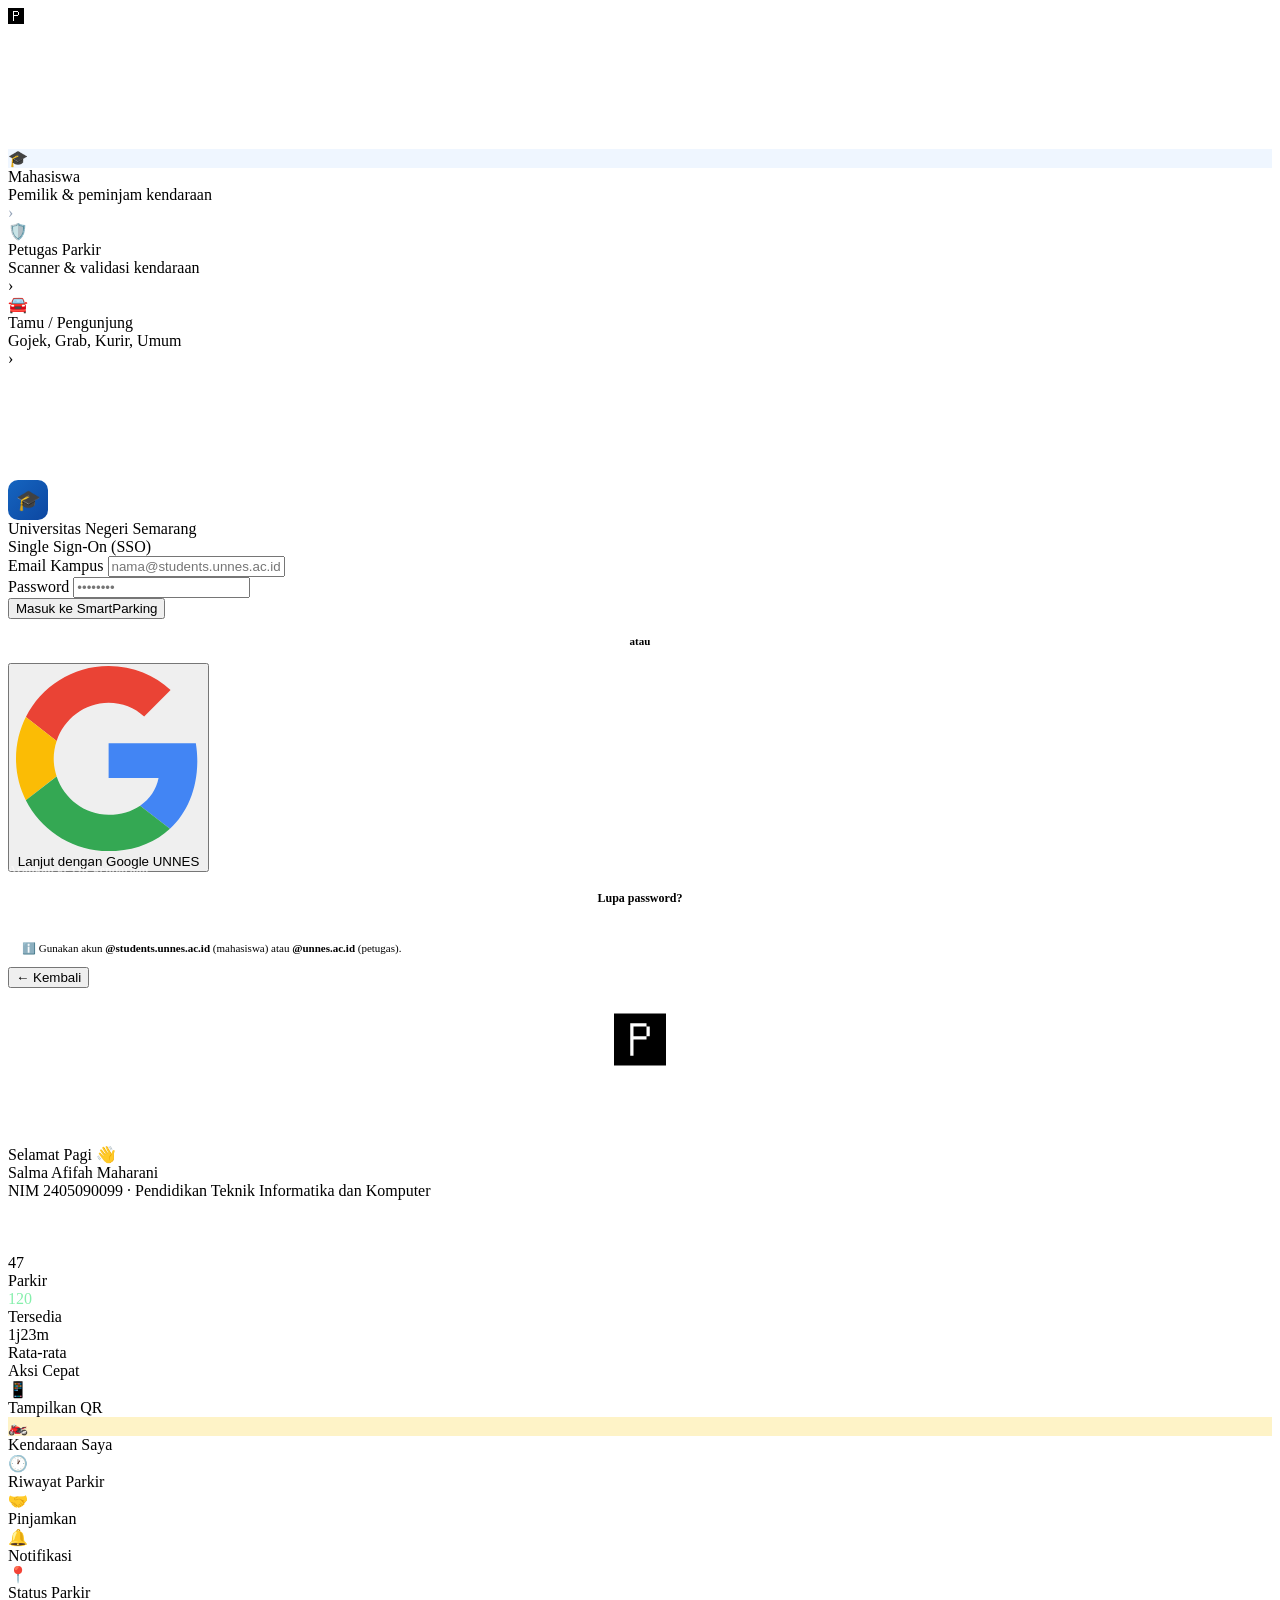
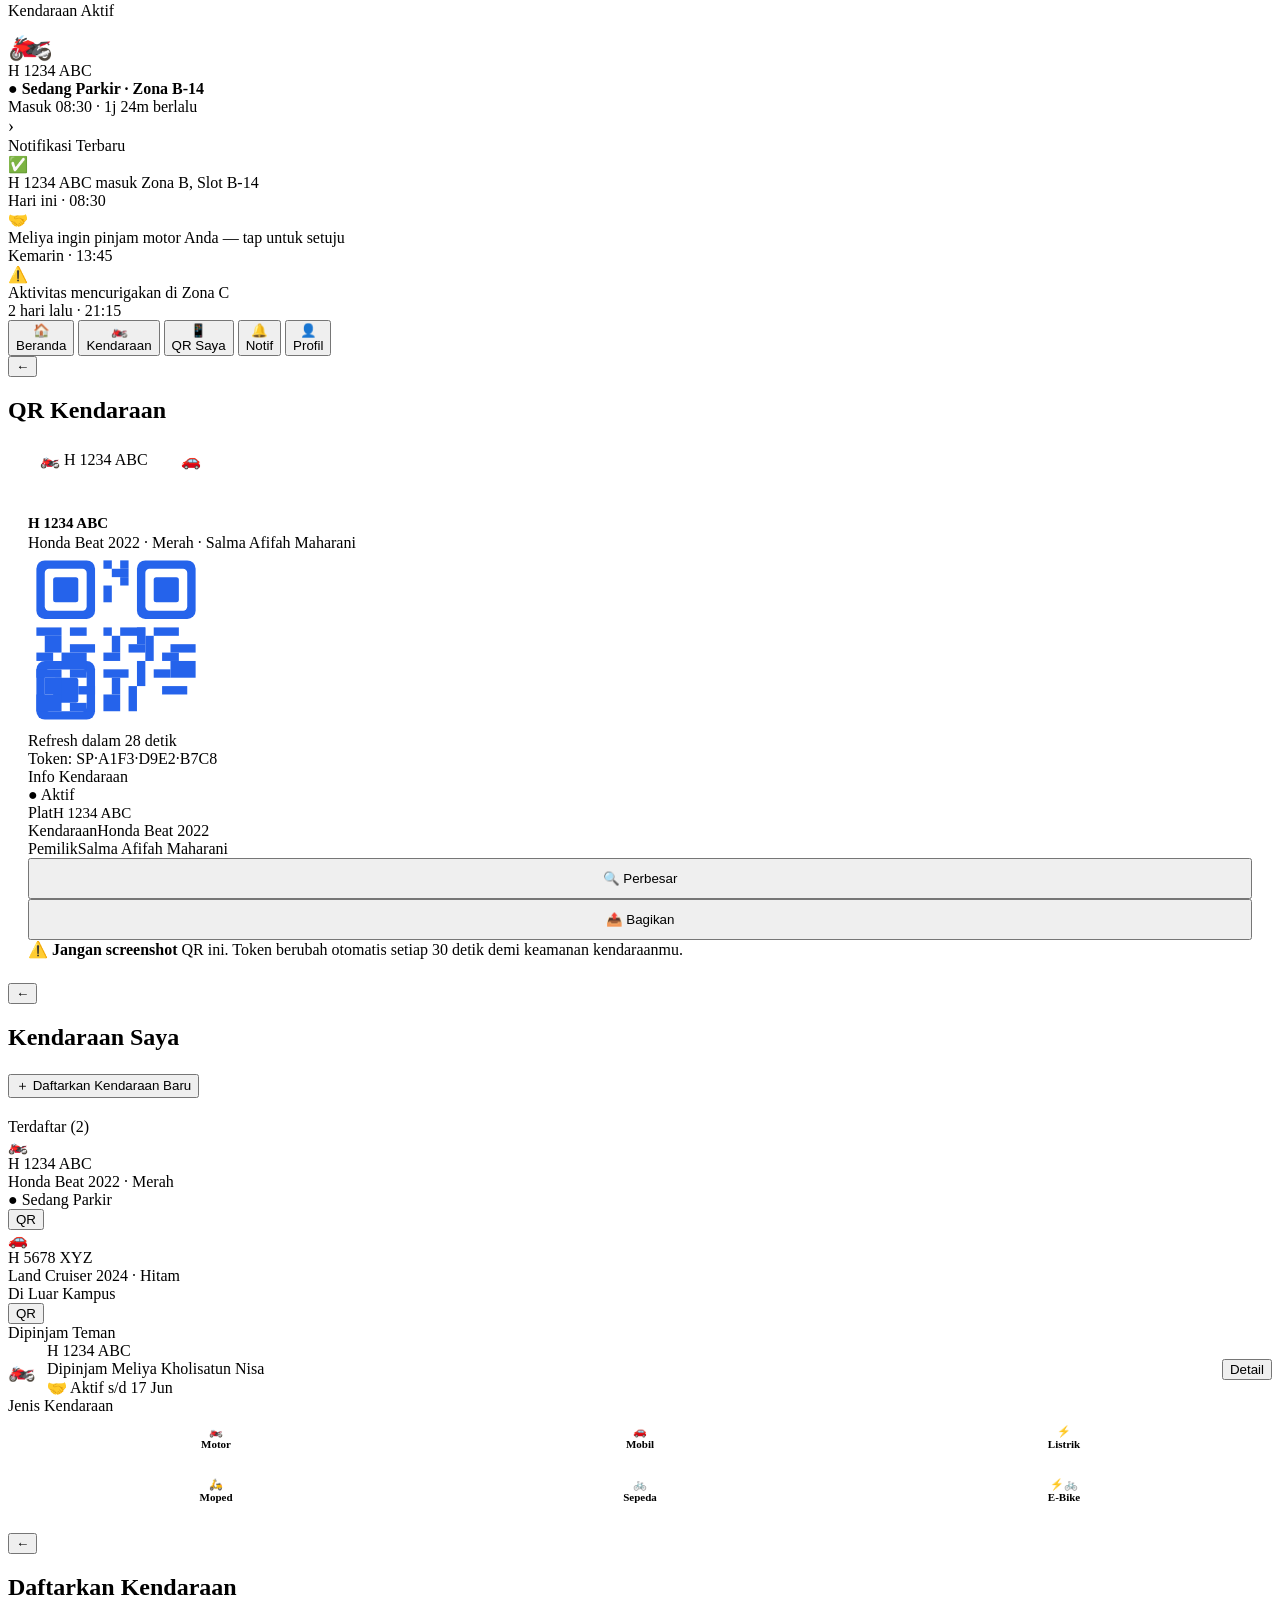
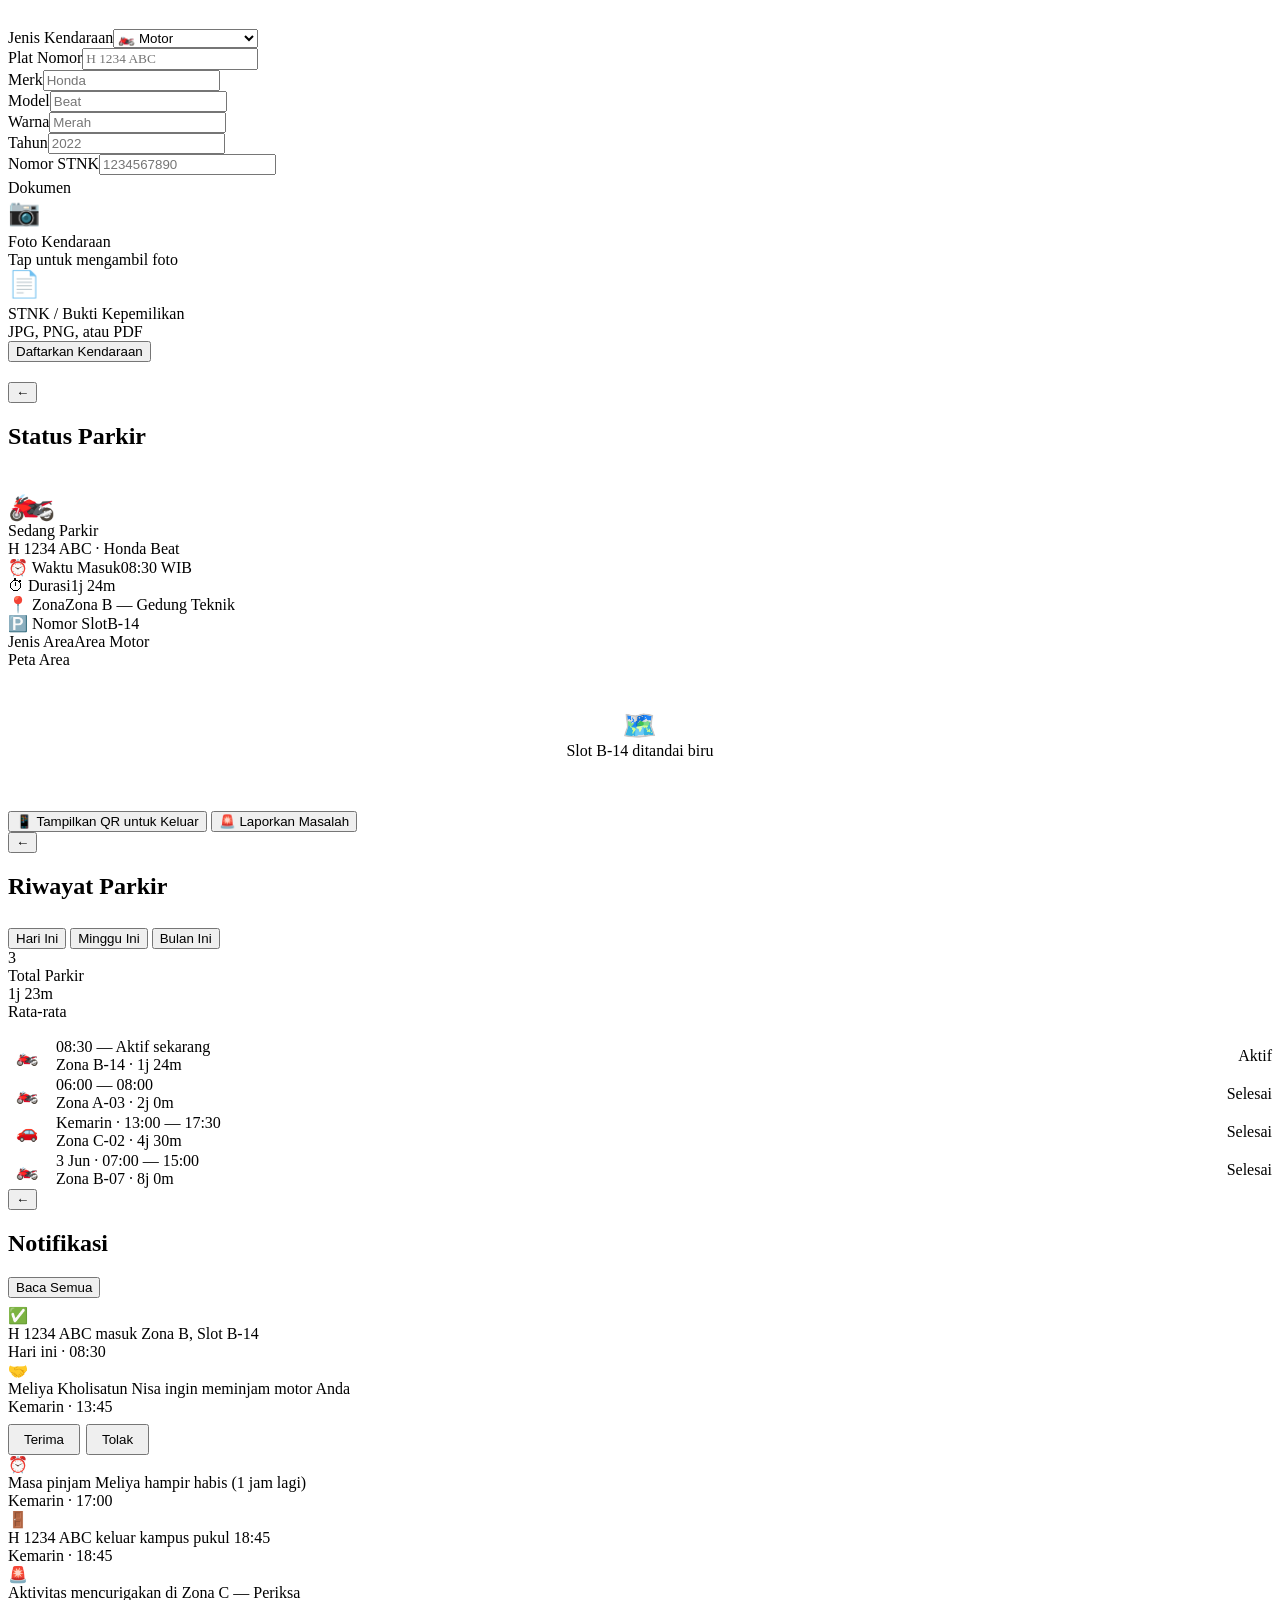
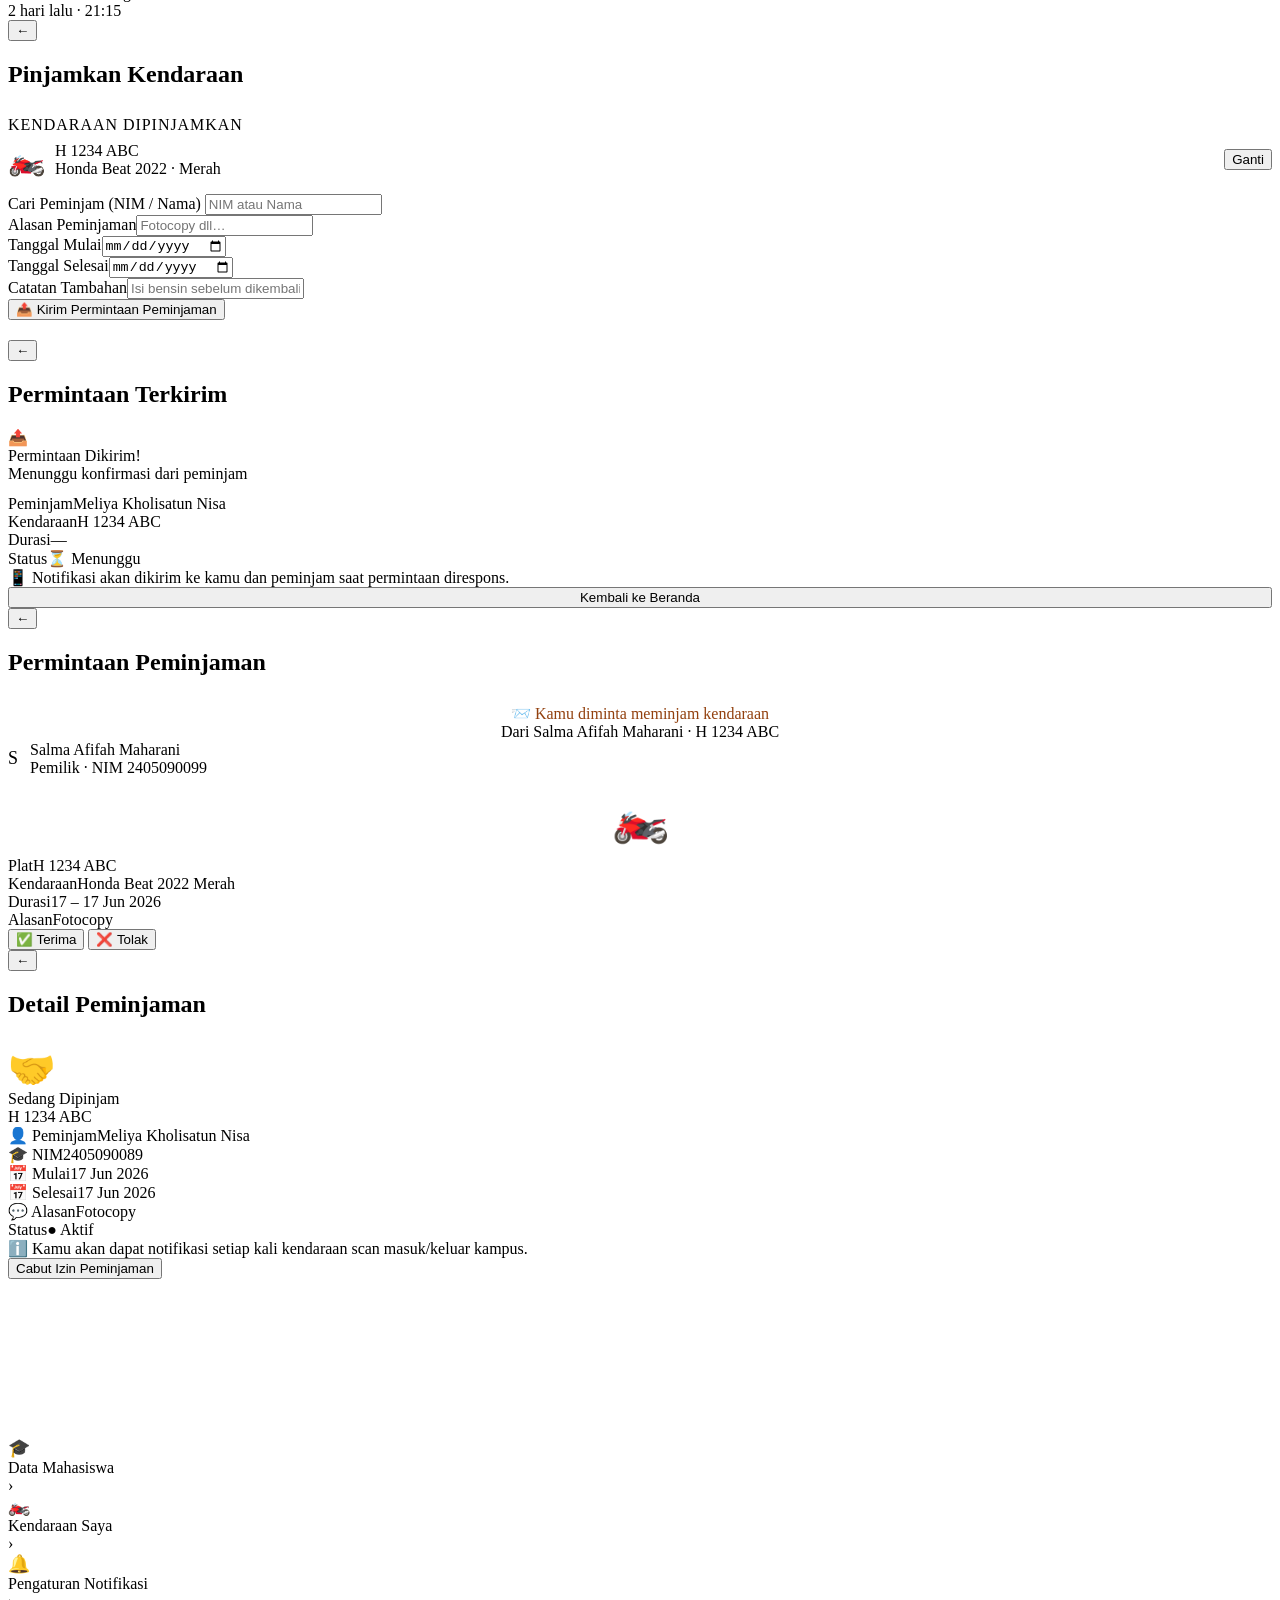
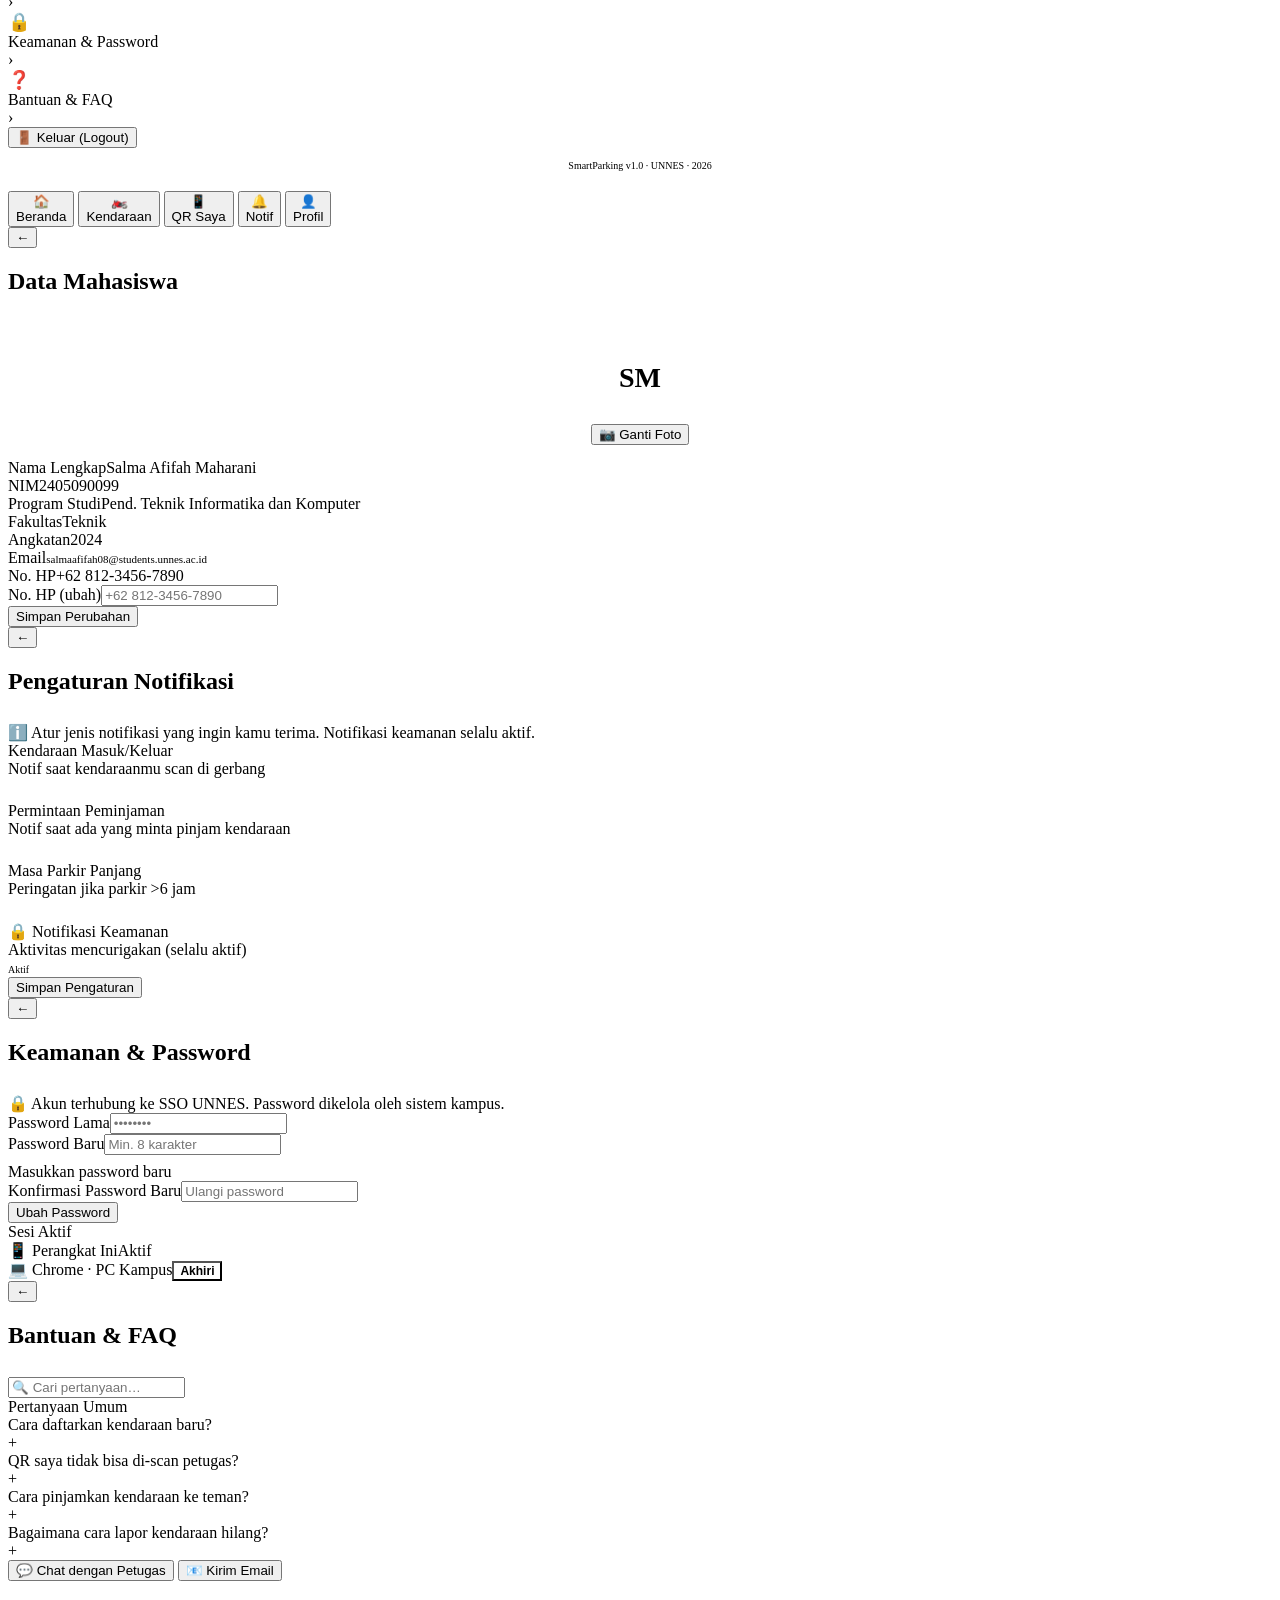
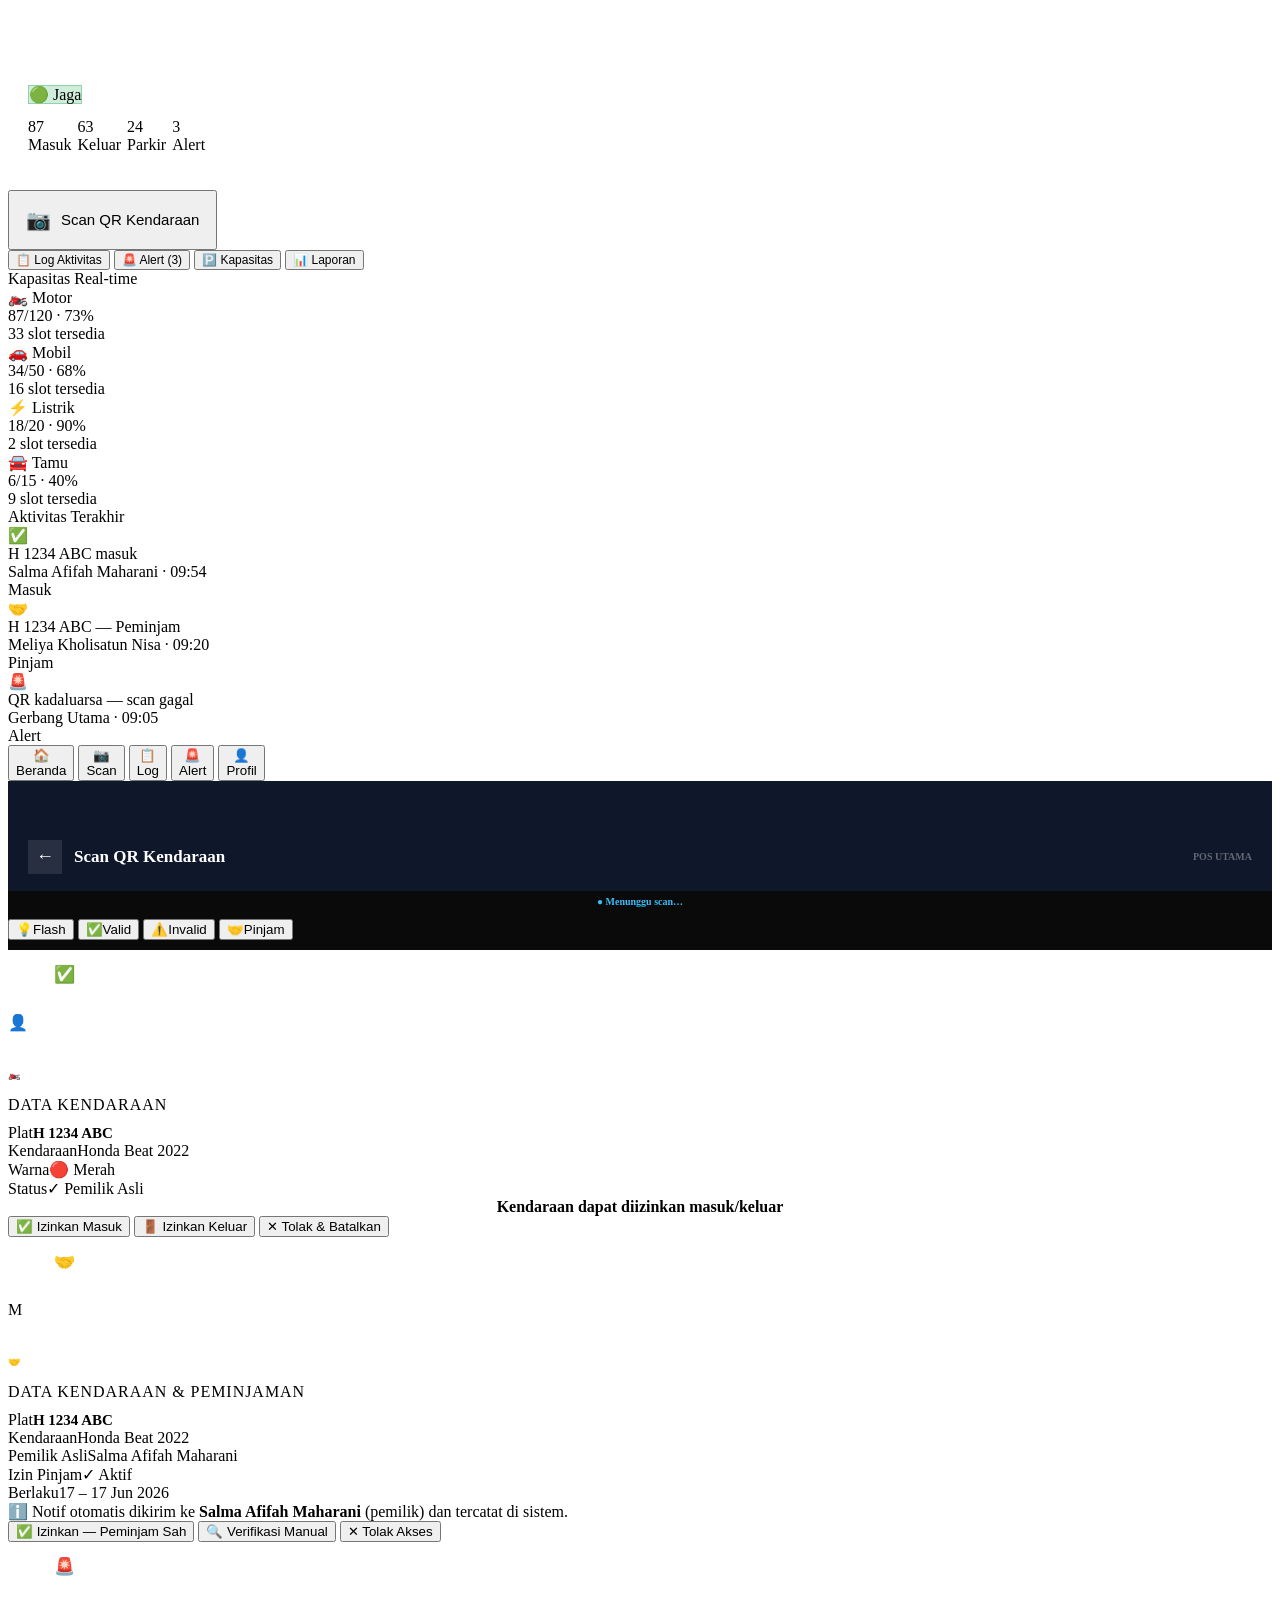
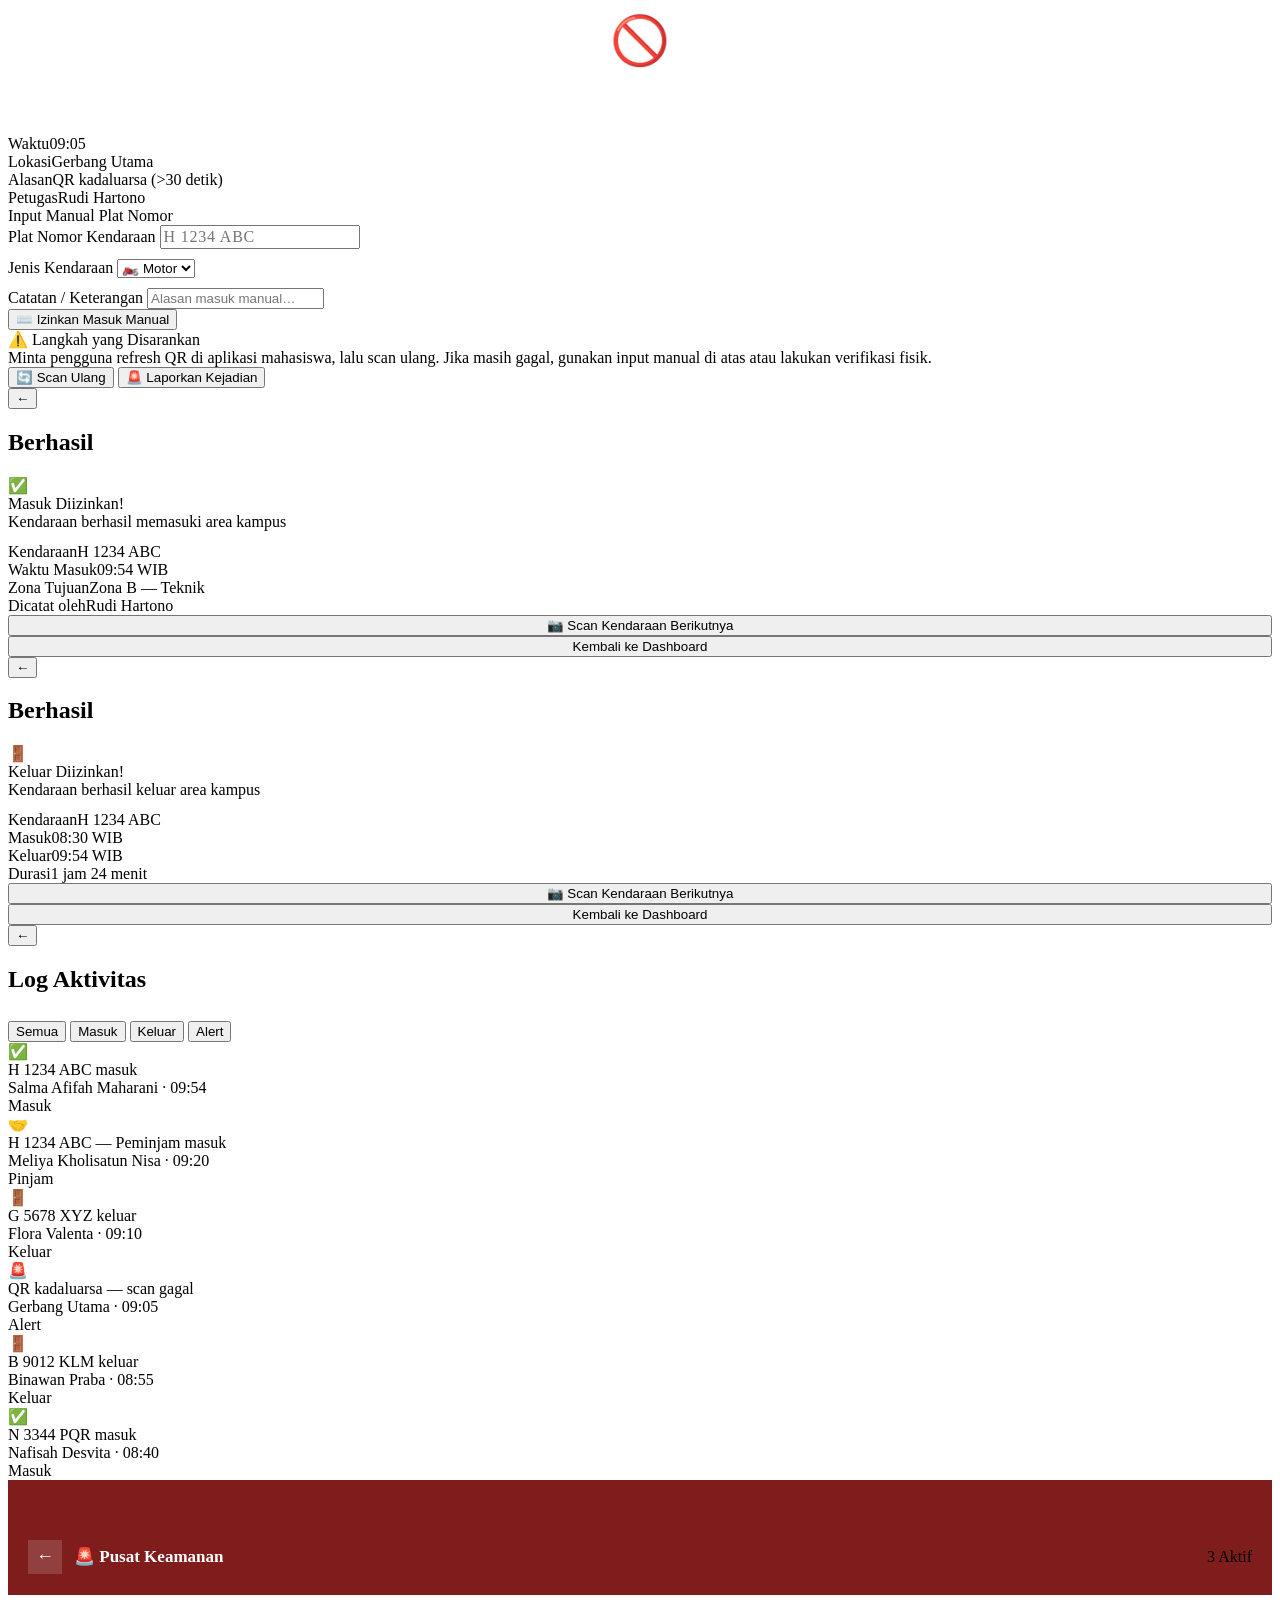
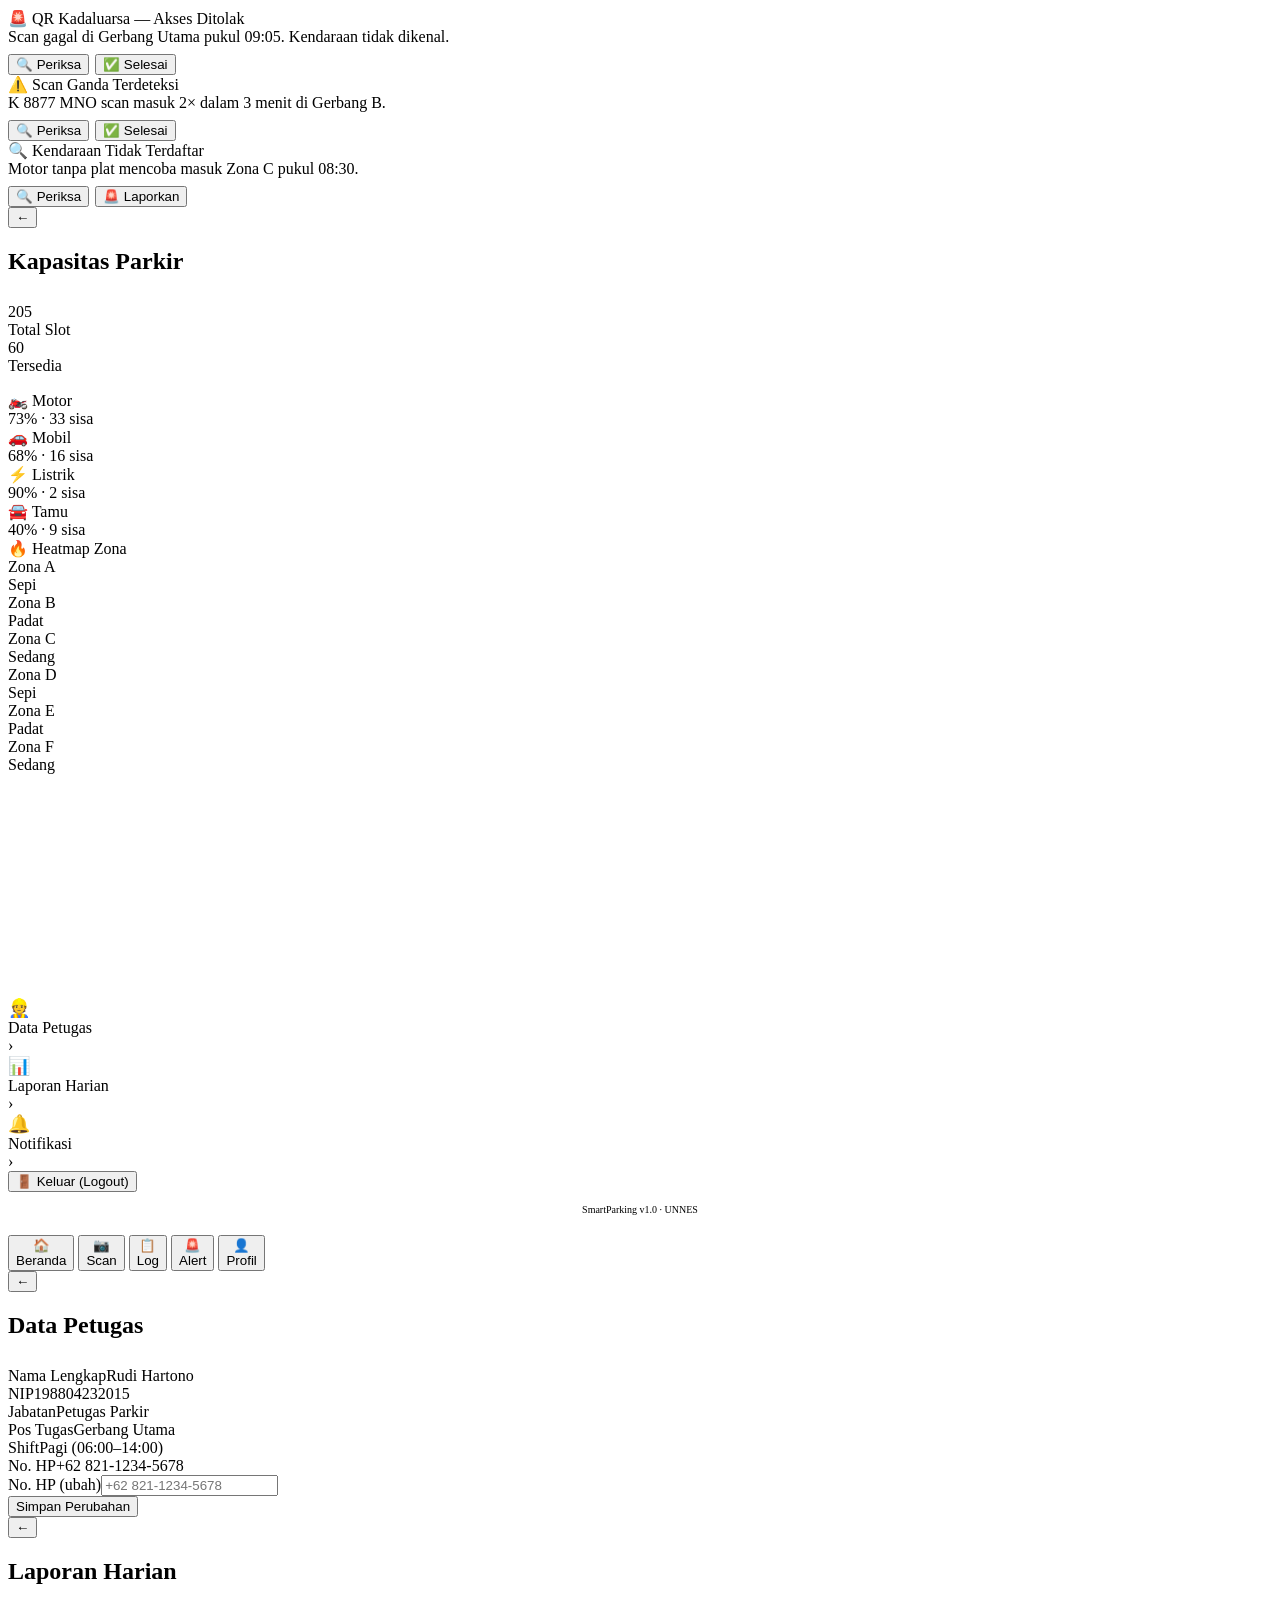
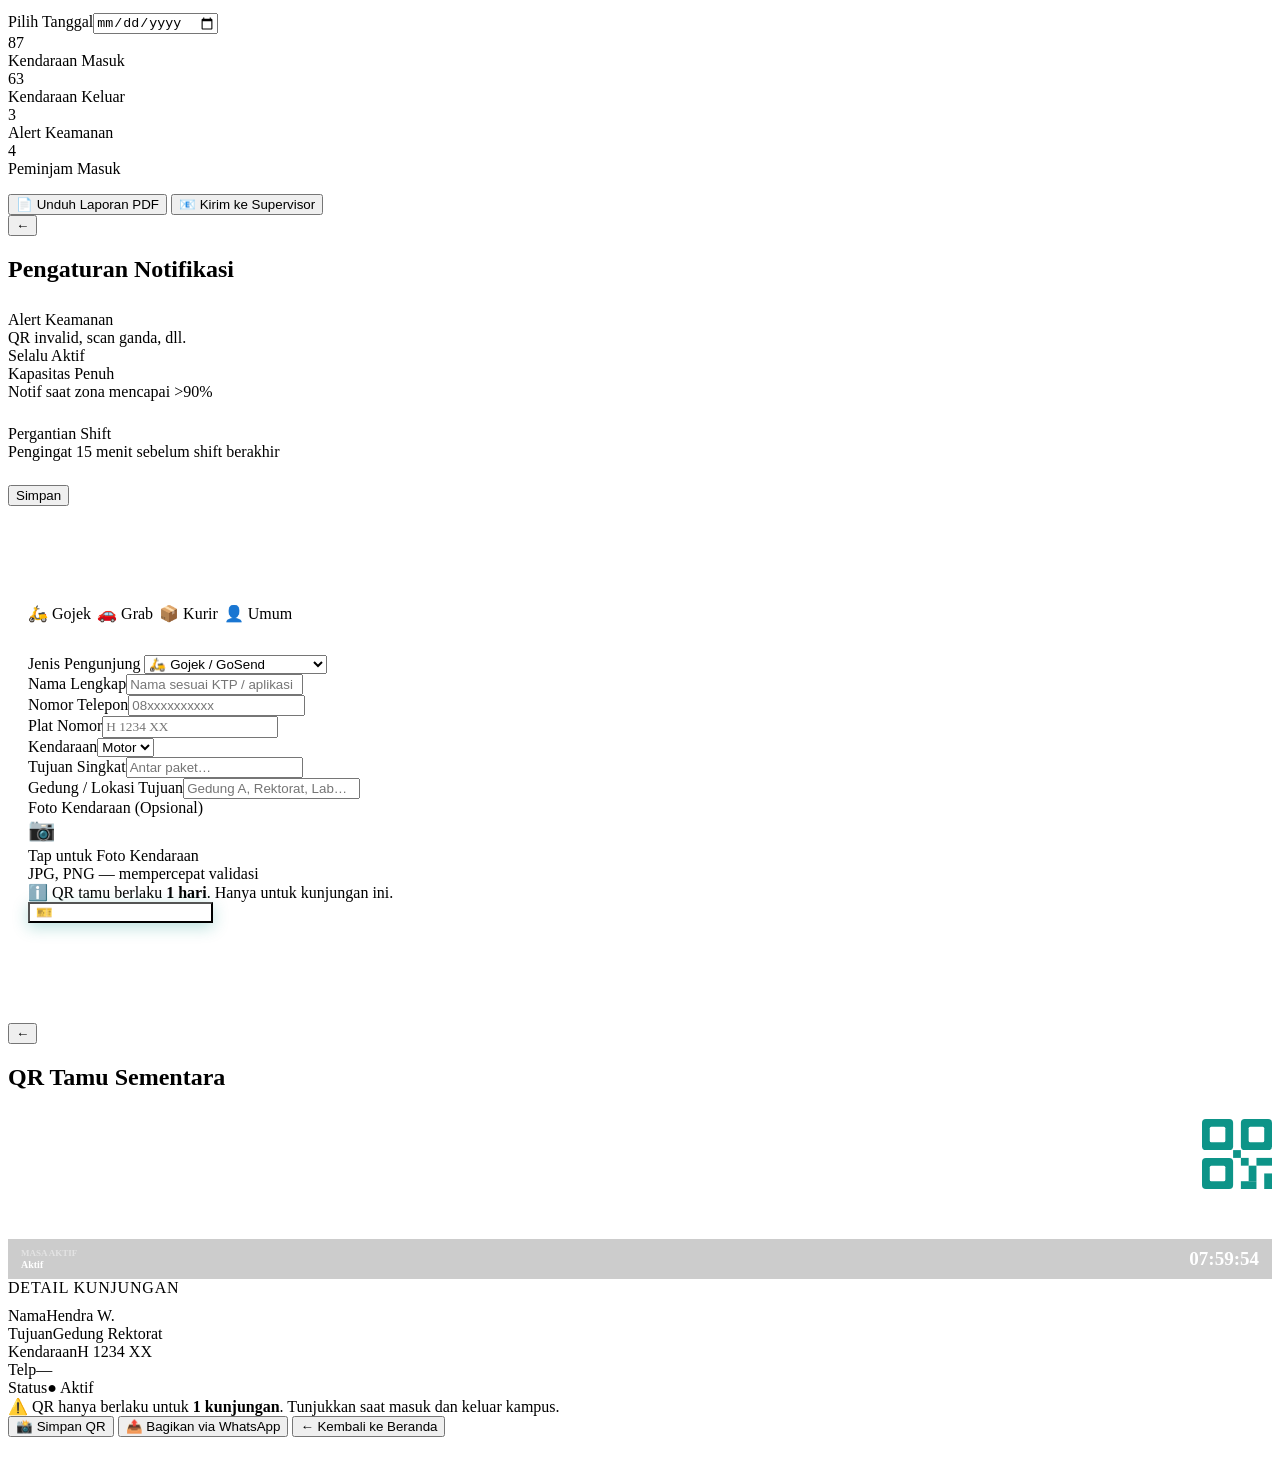
==== index.html @ 718c9c37 "bismillah deploy 3" ====
<!DOCTYPE html>
<html lang="id">
<head>
<meta charset="UTF-8"/>
<meta name="viewport" content="width=device-width, initial-scale=1.0, maximum-scale=1.0, user-scalable=no"/>
<title>Smart Parking — UNNES</title>
<link href="https://fonts.googleapis.com/css2?family=DM+Sans:ital,opsz,wght@0,9..40,300;0,9..40,400;0,9..40,500;0,9..40,600;0,9..40,700;0,9..40,800;1,9..40,400&family=DM+Mono:wght@400;500&display=swap" rel="stylesheet"/>
  
<link rel="stylesheet" href="css/style.css">

</head>
<body>
<div class="device">
<div class="shell" id="shell">
<div id="toast" class="toast"></div>

<!-- SPLASH -->
<div id="s-splash" class="screen active">
  <div class="splash-top">
    <div class="splash-logo">🅿</div>
    <div style="font-size:28px;font-weight:800;color:#fff;line-height:1.2;margin-bottom:6px;">Smart Parking Campus</div>
    <div style="font-size:13px;color:rgba(255,255,255,.5);margin-bottom:44px;">Universitas Negeri Semarang</div>
    <div style="font-size:10px;font-weight:700;color:rgba(255,255,255,.4);letter-spacing:.1em;text-transform:uppercase;margin-bottom:12px;">Masuk sebagai</div>
    <div class="splash-role-card primary" onclick="startLogin('mahasiswa')">
      <div class="sr-icon" style="background:#EFF6FF;">🎓</div>
      <div><div class="sr-name">Mahasiswa</div><div class="sr-desc" style="color:var(--muted);">Pemilik & peminjam kendaraan</div></div>
      <div class="sr-arrow" style="color:#94A3B8;">›</div>
    </div>
    <div class="splash-role-card" onclick="startLogin('petugas')">
      <div class="sr-icon" style="background:rgba(255,255,255,.1);">🛡️</div>
      <div><div class="sr-name">Petugas Parkir</div><div class="sr-desc">Scanner & validasi kendaraan</div></div>
      <div class="sr-arrow">›</div>
    </div>
    <div class="splash-role-card" onclick="startLogin('tamu')">
      <div class="sr-icon" style="background:rgba(255,255,255,.07);">🚘</div>
      <div><div class="sr-name">Tamu / Pengunjung</div><div class="sr-desc">Gojek, Grab, Kurir, Umum</div></div>
      <div class="sr-arrow">›</div>
    </div>
    <div style="margin-top:32px;text-align:center;font-size:10px;color:rgba(255,255,255,.25);">SmartParking v1.0 · UNNES</div>
  </div>
</div>

<!-- LOGIN -->
<div id="s-login" class="screen">
  <div class="login-top">
    <div style="position:relative;z-index:1;">
      <div style="font-size:13px;font-weight:600;color:rgba(255,255,255,.65);margin-bottom:8px;" id="login-role-label">Masuk sebagai Mahasiswa</div>
      <div style="font-size:22px;font-weight:800;color:#fff;">Autentikasi SSO</div>
      <div style="font-size:12px;color:rgba(255,255,255,.55);margin-top:4px;">Gunakan akun Google UNNES Anda</div>
    </div>
  </div>
  <div class="login-body scroll-body" style="padding-bottom:24px;">
    <div class="unnes-logo">
      <div style="width:40px;height:40px;border-radius:10px;background:linear-gradient(135deg,#1565C0,#0D47A1);display:flex;align-items:center;justify-content:center;font-size:20px;flex-shrink:0;">🎓</div>
      <div><div class="fw700 text-sm">Universitas Negeri Semarang</div><div class="text-xs text-muted">Single Sign-On (SSO)</div></div>
    </div>
    <div class="field">
      <label class="field-label">Email Kampus</label>
      <input class="field-input" id="login-email" placeholder="nama@students.unnes.ac.id" type="email"/>
    </div>
    <div class="field">
      <label class="field-label">Password</label>
      <input class="field-input" id="login-pass" placeholder="••••••••" type="password"/>
    </div>
    <button class="btn btn-primary mt4" onclick="doLogin()">Masuk ke SmartParking</button>
    <div style="display:flex;align-items:center;gap:10px;margin:16px 0;">
      <div style="flex:1;height:1px;background:var(--border);"></div>
      <div style="font-size:11px;color:var(--subtle);font-weight:600;">atau</div>
      <div style="flex:1;height:1px;background:var(--border);"></div>
    </div>
    <button class="google-btn" onclick="doGoogleLogin()">
      <svg class="google-icon" viewBox="0 0 48 48"><path fill="#EA4335" d="M24 9.5c3.54 0 6.71 1.22 9.21 3.6l6.85-6.85C35.9 2.38 30.47 0 24 0 14.62 0 6.51 5.38 2.56 13.22l7.98 6.19C12.43 13.72 17.74 9.5 24 9.5z"/><path fill="#4285F4" d="M46.98 24.55c0-1.57-.15-3.09-.38-4.55H24v9.02h12.94c-.58 2.96-2.26 5.48-4.78 7.18l7.73 6c4.51-4.18 7.09-10.36 7.09-17.65z"/><path fill="#FBBC05" d="M10.53 28.59c-.48-1.45-.76-2.99-.76-4.59s.27-3.14.76-4.59l-7.98-6.19C.92 16.46 0 20.12 0 24c0 3.88.92 7.54 2.56 10.78l7.97-6.19z"/><path fill="#34A853" d="M24 48c6.48 0 11.93-2.13 15.89-5.81l-7.73-6c-2.18 1.48-4.97 2.35-8.16 2.35-6.26 0-11.57-4.22-13.47-9.91l-7.98 6.19C6.51 42.62 14.62 48 24 48z"/></svg>
      <span id="google-btn-text">Lanjut dengan Google UNNES</span>
    </button>
    <div style="margin-top:16px;text-align:center;">
      <span style="font-size:12px;color:var(--blue);font-weight:600;cursor:pointer;" onclick="showToast('Link reset dikirim ke email kampus Anda')">Lupa password?</span>
    </div>
    <div style="margin-top:24px;background:var(--blue-l);border:1px solid var(--blue-mid);border-radius:var(--r-lg);padding:12px 14px;font-size:11px;color:var(--blue-d);">
      ℹ️ Gunakan akun <strong>@students.unnes.ac.id</strong> (mahasiswa) atau <strong>@unnes.ac.id</strong> (petugas).
    </div>
    <button class="btn btn-ghost mt12" onclick="go('s-splash')">← Kembali</button>
  </div>
</div>

<!-- LOADING -->
<div id="s-loading" class="screen" style="background:var(--blue);align-items:center;justify-content:center;">
  <div style="text-align:center;">
    <div style="font-size:52px;margin-bottom:16px;">🅿</div>
    <div class="spinner" style="margin:0 auto 14px;width:28px;height:28px;border-color:rgba(255,255,255,.3);border-top-color:#fff;"></div>
    <div style="font-size:14px;font-weight:600;color:rgba(255,255,255,.8);" id="loading-text">Memverifikasi akun…</div>
  </div>
</div>

<!-- MAHASISWA DASHBOARD -->
<div id="s-mhs-dash" class="screen">
  <div class="hero">
    <div class="hero-content">
      <div class="row-between">
        <div>
          <div class="mhs-hero-greeting">Selamat Pagi 👋</div>
          <div class="mhs-hero-name">Salma Afifah Maharani</div>
          <div class="mhs-hero-sub">NIM 2405090099 · Pendidikan Teknik Informatika dan Komputer</div>
        </div>
        <div style="position:relative;cursor:pointer;" onclick="go('s-mhs-profil')">
          <div class="avatar" style="background:rgba(255,255,255,.2);color:#fff;border:2px solid rgba(255,255,255,.3);">SM</div>
          <div class="dot green pulse" style="position:absolute;bottom:1px;right:1px;border:2px solid var(--blue);"></div>
        </div>
      </div>
      <div style="margin-top:12px;display:flex;gap:8px;flex-wrap:wrap;">
        <span class="badge" style="background:rgba(255,255,255,.18);color:#fff;border:1px solid rgba(255,255,255,.2);"><span class="dot green pulse"></span> Sedang Parkir</span>
        <span class="badge" style="background:rgba(255,255,255,.1);color:rgba(255,255,255,.8);border:1px solid rgba(255,255,255,.12);">2 Kendaraan</span>
      </div>
      <div class="mhs-stat-row">
        <div class="mhs-stat-pill"><div class="mhs-stat-num">47</div><div class="mhs-stat-lbl">Parkir</div></div>
        <div class="mhs-stat-pill"><div class="mhs-stat-num" style="color:#86EFAC;">120</div><div class="mhs-stat-lbl">Tersedia</div></div>
        <div class="mhs-stat-pill"><div class="mhs-stat-num">1j23m</div><div class="mhs-stat-lbl">Rata-rata</div></div>
      </div>
    </div>
  </div>
  <div class="scroll-body">
    <div class="section-title">Aksi Cepat</div>
    <div class="px">
      <div class="qa-grid">
        <div class="qa-item" onclick="go('s-mhs-qr')"><div class="qa-icon" style="background:var(--blue-l);">📱</div><div class="qa-label">Tampilkan QR</div></div>
        <div class="qa-item" onclick="go('s-mhs-kendaraan')"><div class="qa-icon" style="background:#FEF3C7;">🏍️</div><div class="qa-label">Kendaraan Saya</div></div>
        <div class="qa-item" onclick="go('s-mhs-riwayat')"><div class="qa-icon" style="background:var(--green-l);">🕐</div><div class="qa-label">Riwayat Parkir</div></div>
        <div class="qa-item" onclick="go('s-mhs-pinjam')"><div class="qa-icon" style="background:var(--purple-l);">🤝</div><div class="qa-label">Pinjamkan</div></div>
        <div class="qa-item" onclick="go('s-mhs-notif')"><div class="qa-icon" style="background:var(--red-l);">🔔</div><div class="qa-label">Notifikasi</div></div>
        <div class="qa-item" onclick="go('s-mhs-status')"><div class="qa-icon" style="background:var(--border2);">📍</div><div class="qa-label">Status Parkir</div></div>
      </div>
    </div>
    <div class="section-title">Kendaraan Aktif</div>
    <div class="px">
      <div class="park-status active" onclick="go('s-mhs-status')" style="cursor:pointer;">
        <div style="font-size:36px;">🏍️</div>
        <div style="flex:1;">
          <div class="fw700">H 1234 ABC</div>
          <div class="text-sm mt4" style="color:var(--green);font-weight:600;">● Sedang Parkir · Zona B-14</div>
          <div class="text-xs text-muted mt4">Masuk 08:30 · <span id="dur-live">1j 24m berlalu</span></div>
        </div>
        <div style="color:var(--subtle);font-size:18px;">›</div>
      </div>
    </div>
    <div class="section-title">Notifikasi Terbaru</div>
    <div class="px mb16">
      <div class="card card-p">
        <div class="notif-item notif-unread" onclick="go('s-mhs-notif')" style="cursor:pointer;">
          <div class="notif-icon" style="background:var(--green-l);">✅</div>
          <div><div class="fw600 text-sm">H 1234 ABC masuk Zona B, Slot B-14</div><div class="text-xs text-muted mt4">Hari ini · 08:30</div></div>
        </div>
        <div class="notif-item notif-unread" onclick="go('s-mhs-notif')" style="cursor:pointer;">
          <div class="notif-icon" style="background:var(--purple-l);">🤝</div>
          <div><div class="fw600 text-sm">Meliya ingin pinjam motor Anda — tap untuk setuju</div><div class="text-xs text-muted mt4">Kemarin · 13:45</div></div>
        </div>
        <div class="notif-item" onclick="go('s-mhs-notif')" style="cursor:pointer;border:none;">
          <div class="notif-icon" style="background:var(--amber-l);">⚠️</div>
          <div><div class="fw600 text-sm">Aktivitas mencurigakan di Zona C</div><div class="text-xs text-muted mt4">2 hari lalu · 21:15</div></div>
        </div>
      </div>
    </div>
  </div>
  <nav class="bottom-nav">
    <button class="nav-item active" onclick="setNav(this);go('s-mhs-dash')"><div class="nav-pill">🏠</div><div class="nav-label">Beranda</div></button>
    <button class="nav-item" onclick="setNav(this);go('s-mhs-kendaraan')"><div class="nav-pill">🏍️</div><div class="nav-label">Kendaraan</div></button>
    <button class="nav-item" onclick="setNav(this);go('s-mhs-qr')"><div class="nav-pill">📱</div><div class="nav-label">QR Saya</div></button>
    <button class="nav-item" onclick="setNav(this);go('s-mhs-notif')"><div class="nav-pill">🔔</div><div class="nav-label">Notif</div></button>
    <button class="nav-item" onclick="setNav(this);go('s-mhs-profil')"><div class="nav-pill">👤</div><div class="nav-label">Profil</div></button>
  </nav>
</div>

<!-- QR CODE -->
<div id="s-mhs-qr" class="screen">
  <div class="status-bar light" style="background:var(--blue);"></div>
  <div class="topbar on-blue light">
    <button class="back-btn light" onclick="go('s-mhs-dash')">←</button>
    <h2>QR Kendaraan</h2>
  </div>
  <div class="scroll-body" style="background:var(--blue);">
    <div style="padding:0 20px 16px;display:flex;gap:8px;">
      <span id="qr-chip-1" class="badge" style="background:rgba(255,255,255,.9);color:var(--blue-d);border:none;cursor:pointer;padding:6px 12px;" onclick="switchQrVehicle(1)">🏍️ H 1234 ABC</span>
      <span id="qr-chip-2" class="badge" style="background:rgba(255,255,255,.15);color:#fff;border:1px solid rgba(255,255,255,.2);cursor:pointer;padding:6px 12px;" onclick="switchQrVehicle(2)">🚗 H 5678 XYZ</span>
    </div>
    <div style="background:var(--bg);border-radius:28px 28px 0 0;padding:22px 20px 0;">
      <div class="qr-card">
        <div style="font-size:15px;font-weight:700;" id="qr-plate">H 1234 ABC</div>
        <div class="text-xs text-muted mb12" style="margin-top:2px;" id="qr-detail">Honda Beat 2022 · Merah · Salma Afifah Maharani</div>
        <div class="qr-frame">
          <svg width="176" height="176" viewBox="0 0 21 21" xmlns="http://www.w3.org/2000/svg">
            <rect width="21" height="21" fill="white"/>
            <rect x="1" y="1" width="7" height="7" fill="#2563EB" rx="1"/><rect x="2" y="2" width="5" height="5" fill="white" rx=".5"/><rect x="3" y="3" width="3" height="3" fill="#2563EB" rx=".3"/>
            <rect x="13" y="1" width="7" height="7" fill="#2563EB" rx="1"/><rect x="14" y="2" width="5" height="5" fill="white" rx=".5"/><rect x="15" y="3" width="3" height="3" fill="#2563EB" rx=".3"/>
            <rect x="1" y="13" width="7" height="7" fill="#2563EB" rx="1"/><rect x="2" y="14" width="5" height="5" fill="white" rx=".5"/><rect x="3" y="15" width="3" height="3" fill="#2563EB" rx=".3"/>
            <rect x="9" y="1" width="1" height="1" fill="#2563EB"/><rect x="11" y="1" width="1" height="1" fill="#2563EB"/><rect x="10" y="2" width="2" height="1" fill="#2563EB"/><rect x="9" y="4" width="1" height="2" fill="#2563EB"/><rect x="11" y="3" width="1" height="1" fill="#2563EB"/>
            <rect x="9" y="9" width="1" height="1" fill="#2563EB"/><rect x="11" y="9" width="3" height="1" fill="#2563EB"/><rect x="10" y="10" width="1" height="2" fill="#2563EB"/><rect x="12" y="11" width="2" height="1" fill="#2563EB"/>
            <rect x="9" y="12" width="2" height="1" fill="#2563EB"/><rect x="13" y="9" width="1" height="2" fill="#2563EB"/>
            <rect x="15" y="9" width="3" height="1" fill="#2563EB"/><rect x="14" y="10" width="1" height="3" fill="#2563EB"/>
            <rect x="17" y="11" width="3" height="1" fill="#2563EB"/><rect x="16" y="12" width="2" height="1" fill="#2563EB"/>
            <rect x="13" y="13" width="1" height="3" fill="#2563EB"/><rect x="15" y="14" width="2" height="1" fill="#2563EB"/>
            <rect x="17" y="13" width="3" height="2" fill="#2563EB"/><rect x="16" y="16" width="3" height="1" fill="#2563EB"/>
            <rect x="9" y="14" width="3" height="1" fill="#2563EB"/><rect x="10" y="15" width="1" height="2" fill="#2563EB"/>
            <rect x="9" y="17" width="2" height="2" fill="#2563EB"/><rect x="12" y="16" width="1" height="3" fill="#2563EB"/>
            <rect x="1" y="9" width="3" height="1" fill="#2563EB"/><rect x="5" y="9" width="2" height="1" fill="#2563EB"/>
            <rect x="2" y="10" width="2" height="2" fill="#2563EB"/><rect x="5" y="11" width="3" height="1" fill="#2563EB"/>
            <rect x="1" y="12" width="2" height="1" fill="#2563EB"/><rect x="4" y="12" width="3" height="2" fill="#2563EB"/>
            <rect x="1" y="14" width="3" height="1" fill="#2563EB"/><rect x="5" y="14" width="2" height="1" fill="#2563EB"/>
            <rect x="2" y="15" width="2" height="2" fill="#2563EB"/><rect x="6" y="16" width="2" height="1" fill="#2563EB"/>
            <rect x="1" y="17" width="3" height="2" fill="#2563EB"/><rect x="5" y="18" width="2" height="1" fill="#2563EB"/>
          </svg>
        </div>
        <div class="qr-badge"><span class="dot green pulse"></span><span id="qr-timer">Refresh dalam 28 detik</span></div>
        <div class="text-xs text-muted mt8" style="font-family:var(--mono);">Token: SP·A1F3·D9E2·B7C8</div>
      </div>
      <div class="card card-p mt10">
        <div class="row-between mb10"><div class="fw700 text-sm">Info Kendaraan</div><span class="badge green">● Aktif</span></div>
        <div class="info-row"><span class="ir-label">Plat</span><span class="ir-value" style="font-family:var(--mono);font-size:15px;" id="qr-info-plate">H 1234 ABC</span></div>
        <div class="info-row"><span class="ir-label">Kendaraan</span><span class="ir-value" id="qr-info-veh">Honda Beat 2022</span></div>
        <div class="info-row"><span class="ir-label">Pemilik</span><span class="ir-value">Salma Afifah Maharani</span></div>
      </div>
      <div class="grid2 mt10">
        <button class="btn btn-outline btn-sm" style="width:100%;padding:11px;" onclick="showToast('QR diperbesar 🔍')">🔍 Perbesar</button>
        <button class="btn btn-ghost btn-sm" style="width:100%;padding:11px;" onclick="showToast('Dibagikan! 📤')">📤 Bagikan</button>
      </div>
      <div class="info-card amber mt10">⚠️ <strong>Jangan screenshot</strong> QR ini. Token berubah otomatis setiap 30 detik demi keamanan kendaraanmu.</div>
      <div style="height:24px;"></div>
    </div>
  </div>
</div>

<!-- KENDARAAN -->
<div id="s-mhs-kendaraan" class="screen">
  <div class="status-bar dark"></div>
  <div class="topbar on-white">
    <button class="back-btn dark" onclick="go('s-mhs-dash')">←</button>
    <h2>Kendaraan Saya</h2>
  </div>
  <div class="scroll-body px" style="padding-top:4px;">
    <button class="btn btn-primary" onclick="go('s-mhs-tambah')" style="margin-bottom:16px;">＋ Daftarkan Kendaraan Baru</button>
    <div class="section-title" style="padding:0;margin-top:4px;">Terdaftar (2)</div>
    <div class="veh-card" onclick="go('s-mhs-qr')">
      <div class="veh-icon" style="background:var(--blue-l);">🏍️</div>
      <div style="flex:1;">
        <div class="veh-plate">H 1234 ABC</div>
        <div class="veh-sub">Honda Beat 2022 · Merah</div>
        <div class="mt8"><span class="badge green">● Sedang Parkir</span></div>
      </div>
      <button class="btn btn-ghost btn-sm" onclick="event.stopPropagation();go('s-mhs-qr')">QR</button>
    </div>
    <div class="veh-card" onclick="go('s-mhs-qr')">
      <div class="veh-icon" style="background:var(--green-l);">🚗</div>
      <div style="flex:1;">
        <div class="veh-plate">H 5678 XYZ</div>
        <div class="veh-sub">Land Cruiser 2024 · Hitam</div>
        <div class="mt8"><span class="badge gray">Di Luar Kampus</span></div>
      </div>
      <button class="btn btn-ghost btn-sm" onclick="event.stopPropagation();go('s-mhs-qr')">QR</button>
    </div>
    <div class="section-title" style="padding:0;">Dipinjam Teman</div>
    <div id="pinjam-active-card" class="card card-p" style="display:flex;gap:12px;align-items:center;">
      <div class="veh-icon" style="background:var(--purple-l);font-size:22px;">🏍️</div>
      <div style="flex:1;">
        <div class="fw700">H 1234 ABC</div>
        <div class="text-xs text-muted mt4">Dipinjam Meliya Kholisatun Nisa</div>
        <div class="mt8"><span class="badge purple">🤝 Aktif s/d 17 Jun</span></div>
      </div>
      <button class="btn btn-ghost btn-sm" onclick="go('s-mhs-pinjam-detail')">Detail</button>
    </div>
    <div class="section-title" style="padding:0;">Jenis Kendaraan</div>
    <div style="display:grid;grid-template-columns:repeat(3,1fr);gap:8px;margin-bottom:20px;">
      <div style="background:var(--bg);border-radius:var(--r-md);padding:10px 6px;text-align:center;font-size:11px;font-weight:600;color:var(--muted);border:1px solid var(--border);">🏍️<br>Motor</div>
      <div style="background:var(--bg);border-radius:var(--r-md);padding:10px 6px;text-align:center;font-size:11px;font-weight:600;color:var(--muted);border:1px solid var(--border);">🚗<br>Mobil</div>
      <div style="background:var(--green-l);border-radius:var(--r-md);padding:10px 6px;text-align:center;font-size:11px;font-weight:700;color:var(--green);border:1px solid var(--green-mid);">⚡<br>Listrik</div>
      <div style="background:var(--bg);border-radius:var(--r-md);padding:10px 6px;text-align:center;font-size:11px;font-weight:600;color:var(--muted);border:1px solid var(--border);">🛵<br>Moped</div>
      <div style="background:var(--blue-l);border-radius:var(--r-md);padding:10px 6px;text-align:center;font-size:11px;font-weight:700;color:var(--blue);border:1px solid var(--blue-mid);">🚲<br>Sepeda</div>
      <div style="background:var(--blue-l);border-radius:var(--r-md);padding:10px 6px;text-align:center;font-size:11px;font-weight:700;color:var(--blue);border:1px solid var(--blue-mid);">⚡🚲<br>E-Bike</div>
    </div>
  </div>
</div>

<!-- TAMBAH KENDARAAN -->
<div id="s-mhs-tambah" class="screen">
  <div class="status-bar dark"></div>
  <div class="topbar on-white">
    <button class="back-btn dark" onclick="go('s-mhs-kendaraan')">←</button>
    <h2>Daftarkan Kendaraan</h2>
  </div>
  <div class="scroll-body px" style="padding-top:8px;">
    <div class="field"><label class="field-label">Jenis Kendaraan</label><select class="field-input"><option>🏍️ Motor</option><option>🚗 Mobil</option><option>⚡ Motor Listrik</option><option>⚡🚗 Mobil Listrik</option><option>🚲 Sepeda</option><option>⚡🚲 Sepeda Listrik</option></select></div>
    <div class="field"><label class="field-label">Plat Nomor</label><input class="field-input" id="tambah-plat" placeholder="H 1234 ABC" style="text-transform:uppercase;font-family:var(--mono);"/></div>
    <div class="grid2">
      <div class="field"><label class="field-label">Merk</label><input class="field-input" id="tambah-merk" placeholder="Honda"/></div>
      <div class="field"><label class="field-label">Model</label><input class="field-input" id="tambah-model" placeholder="Beat"/></div>
    </div>
    <div class="grid2">
      <div class="field"><label class="field-label">Warna</label><input class="field-input" id="tambah-warna" placeholder="Merah"/></div>
      <div class="field"><label class="field-label">Tahun</label><input class="field-input" id="tambah-tahun" placeholder="2022" type="number"/></div>
    </div>
    <div class="field"><label class="field-label">Nomor STNK</label><input class="field-input" id="tambah-stnk" placeholder="1234567890"/></div>
    <div class="section-title" style="padding:0;margin-top:4px;">Dokumen</div>
    <div id="foto-kendaraan-box" class="upload-box mb10" onclick="simulateUploadFoto('foto-kendaraan-box','foto-kendaraan-preview')">
      <div style="font-size:26px;margin-bottom:5px;">📷</div>
      <div class="fw700 text-sm">Foto Kendaraan</div>
      <div class="text-xs text-muted mt4">Tap untuk mengambil foto</div>
    </div>
    <div id="foto-kendaraan-preview" style="display:none;" class="upload-preview">
      <div class="upload-preview-overlay">📷 <span style="color:#fff;font-size:13px;margin-left:6px;font-weight:600;">Foto tersimpan ✓</span></div>
      <div style="height:80px;background:linear-gradient(135deg,#667eea 0%,#764ba2 100%);display:flex;align-items:center;justify-content:center;font-size:36px;">🏍️</div>
    </div>
    <div id="foto-stnk-box" class="upload-box mb16" onclick="simulateUploadFoto('foto-stnk-box','foto-stnk-preview')">
      <div style="font-size:26px;margin-bottom:5px;">📄</div>
      <div class="fw700 text-sm">STNK / Bukti Kepemilikan</div>
      <div class="text-xs text-muted mt4">JPG, PNG, atau PDF</div>
    </div>
    <div id="foto-stnk-preview" style="display:none;" class="upload-preview">
      <div class="upload-preview-overlay">📄 <span style="color:#fff;font-size:13px;margin-left:6px;font-weight:600;">Dokumen tersimpan ✓</span></div>
      <div style="height:80px;background:linear-gradient(135deg,#11998e 0%,#38ef7d 100%);display:flex;align-items:center;justify-content:center;font-size:36px;">📋</div>
    </div>
    <button class="btn btn-primary" onclick="submitTambahKendaraan()">Daftarkan Kendaraan</button>
    <div style="height:20px;"></div>
  </div>
</div>

<!-- STATUS PARKIR -->
<div id="s-mhs-status" class="screen">
  <div class="status-bar dark"></div>
  <div class="topbar on-white">
    <button class="back-btn dark" onclick="go('s-mhs-dash')">←</button>
    <h2>Status Parkir</h2>
  </div>
  <div class="scroll-body px" style="padding-top:8px;">
    <div class="park-status active">
      <div style="font-size:38px;">🏍️</div>
      <div>
        <div class="fw800 text-lg" style="color:var(--green);">Sedang Parkir</div>
        <div class="fw600 text-sm mt4">H 1234 ABC · Honda Beat</div>
      </div>
    </div>
    <div class="card card-p mt10">
      <div class="info-row"><span class="ir-label">⏰ Waktu Masuk</span><span class="ir-value">08:30 WIB</span></div>
      <div class="info-row"><span class="ir-label">⏱ Durasi</span><span class="ir-value fw700 text-blue" id="status-dur">1j 24m</span></div>
      <div class="info-row"><span class="ir-label">📍 Zona</span><span class="ir-value">Zona B — Gedung Teknik</span></div>
      <div class="info-row"><span class="ir-label">🅿️ Nomor Slot</span><span class="ir-value fw800" style="font-family:var(--mono);">B-14</span></div>
      <div class="info-row"><span class="ir-label">Jenis Area</span><span class="ir-value">Area Motor</span></div>
    </div>
    <div class="section-title" style="padding:0;">Peta Area</div>
    <div style="background:var(--border2);border-radius:var(--r-xl);height:130px;display:flex;align-items:center;justify-content:center;border:1px solid var(--border);margin-bottom:12px;">
      <div style="text-align:center;"><div style="font-size:28px;">🗺️</div><div class="text-xs text-muted mt4 fw600">Slot B-14 ditandai biru</div></div>
    </div>
    <button class="btn btn-primary" onclick="go('s-mhs-qr')">📱 Tampilkan QR untuk Keluar</button>
    <button class="btn btn-ghost mt8" onclick="showToast('Laporan dikirim ke petugas 🚨')">🚨 Laporkan Masalah</button>
  </div>
</div>

<!-- RIWAYAT -->
<div id="s-mhs-riwayat" class="screen">
  <div class="status-bar dark"></div>
  <div class="topbar on-white">
    <button class="back-btn dark" onclick="go('s-mhs-dash')">←</button>
    <h2>Riwayat Parkir</h2>
  </div>
  <div class="scroll-body px" style="padding-top:8px;">
    <div class="tab-row mb12">
      <button class="tab-btn active" onclick="setTab(this);filterRiwayat('hari')">Hari Ini</button>
      <button class="tab-btn" onclick="setTab(this);filterRiwayat('minggu')">Minggu Ini</button>
      <button class="tab-btn" onclick="setTab(this);filterRiwayat('bulan')">Bulan Ini</button>
    </div>
    <div class="stat-grid" style="padding:0;margin-bottom:16px;" id="riwayat-stats">
      <div class="stat-item"><div class="stat-val" style="color:var(--blue);">3</div><div class="stat-label">Total Parkir</div></div>
      <div class="stat-item"><div class="stat-val" style="color:var(--green);">1j 23m</div><div class="stat-label">Rata-rata</div></div>
    </div>
    <div id="riwayat-list">
      <div class="card card-p mb8" data-period="hari">
        <div style="display:flex;gap:10px;align-items:center;justify-content:space-between;">
          <div style="display:flex;gap:10px;align-items:center;">
            <div style="width:38px;height:38px;border-radius:var(--r-sm);background:var(--green-l);display:flex;align-items:center;justify-content:center;font-size:18px;">🏍️</div>
            <div><div class="fw700 text-sm">08:30 — Aktif sekarang</div><div class="text-xs text-muted mt4">Zona B-14 · 1j 24m</div></div>
          </div>
          <span class="badge green">Aktif</span>
        </div>
      </div>
      <div class="card card-p mb8" data-period="hari minggu">
        <div style="display:flex;gap:10px;align-items:center;justify-content:space-between;">
          <div style="display:flex;gap:10px;align-items:center;">
            <div style="width:38px;height:38px;border-radius:var(--r-sm);background:var(--border2);display:flex;align-items:center;justify-content:center;font-size:18px;">🏍️</div>
            <div><div class="fw700 text-sm">06:00 — 08:00</div><div class="text-xs text-muted mt4">Zona A-03 · 2j 0m</div></div>
          </div>
          <span class="badge gray">Selesai</span>
        </div>
      </div>
      <div class="card card-p mb8" data-period="minggu bulan">
        <div style="display:flex;gap:10px;align-items:center;justify-content:space-between;">
          <div style="display:flex;gap:10px;align-items:center;">
            <div style="width:38px;height:38px;border-radius:var(--r-sm);background:var(--border2);display:flex;align-items:center;justify-content:center;font-size:18px;">🚗</div>
            <div><div class="fw700 text-sm">Kemarin · 13:00 — 17:30</div><div class="text-xs text-muted mt4">Zona C-02 · 4j 30m</div></div>
          </div>
          <span class="badge gray">Selesai</span>
        </div>
      </div>
      <div class="card card-p mb8" data-period="bulan">
        <div style="display:flex;gap:10px;align-items:center;justify-content:space-between;">
          <div style="display:flex;gap:10px;align-items:center;">
            <div style="width:38px;height:38px;border-radius:var(--r-sm);background:var(--border2);display:flex;align-items:center;justify-content:center;font-size:18px;">🏍️</div>
            <div><div class="fw700 text-sm">3 Jun · 07:00 — 15:00</div><div class="text-xs text-muted mt4">Zona B-07 · 8j 0m</div></div>
          </div>
          <span class="badge gray">Selesai</span>
        </div>
      </div>
    </div>
  </div>
</div>

<!-- NOTIFIKASI -->
<div id="s-mhs-notif" class="screen">
  <div class="status-bar dark"></div>
  <div class="topbar on-white">
    <button class="back-btn dark" onclick="go('s-mhs-dash')">←</button>
    <h2>Notifikasi</h2>
    <button class="btn btn-ghost btn-sm" onclick="bacaSemua()">Baca Semua</button>
  </div>
  <div class="scroll-body px" style="padding-top:8px;">
    <div class="card card-p" id="notif-list">
      <div class="notif-item notif-unread" id="notif-1">
        <div class="notif-icon" style="background:var(--green-l);">✅</div>
        <div><div class="fw600 text-sm">H 1234 ABC masuk Zona B, Slot B-14</div><div class="text-xs text-muted mt4">Hari ini · 08:30</div></div>
      </div>
      <div class="notif-item notif-unread" id="notif-pinjam" style="cursor:pointer;" onclick="go('s-mhs-terima-pinjam')">
        <div class="notif-icon" style="background:var(--purple-l);">🤝</div>
        <div style="flex:1;">
          <div class="fw600 text-sm">Meliya Kholisatun Nisa ingin meminjam motor Anda</div>
          <div class="text-xs text-muted mt4">Kemarin · 13:45</div>
          <div style="margin-top:8px;display:flex;gap:6px;" id="notif-pinjam-actions">
            <button class="btn btn-green btn-sm" style="padding:6px 14px;" onclick="event.stopPropagation();terimaNotifPinjam()">Terima</button>
            <button class="btn btn-ghost btn-sm" style="padding:6px 14px;" onclick="event.stopPropagation();tolakNotifPinjam()">Tolak</button>
          </div>
        </div>
      </div>
      <div class="notif-item" id="notif-3">
        <div class="notif-icon" style="background:var(--amber-l);">⏰</div>
        <div><div class="fw600 text-sm">Masa pinjam Meliya hampir habis (1 jam lagi)</div><div class="text-xs text-muted mt4">Kemarin · 17:00</div></div>
      </div>
      <div class="notif-item" id="notif-4">
        <div class="notif-icon" style="background:var(--green-l);">🚪</div>
        <div><div class="fw600 text-sm">H 1234 ABC keluar kampus pukul 18:45</div><div class="text-xs text-muted mt4">Kemarin · 18:45</div></div>
      </div>
      <div class="notif-item" id="notif-5" style="border:none;">
        <div class="notif-icon" style="background:var(--red-l);">🚨</div>
        <div><div class="fw600 text-sm">Aktivitas mencurigakan di Zona C — Periksa</div><div class="text-xs text-muted mt4">2 hari lalu · 21:15</div></div>
      </div>
    </div>
  </div>
</div>

<!-- PINJAMKAN -->
<div id="s-mhs-pinjam" class="screen">
  <div class="status-bar dark"></div>
  <div class="topbar on-white">
    <button class="back-btn dark" onclick="go('s-mhs-dash')">←</button>
    <h2>Pinjamkan Kendaraan</h2>
  </div>
  <div class="scroll-body px" style="padding-top:8px;">
    <div class="card card-p" style="border:1.5px solid var(--blue);background:var(--blue-l);margin-bottom:16px;">
      <div class="text-xs fw700" style="color:var(--blue);text-transform:uppercase;letter-spacing:.06em;margin-bottom:8px;">Kendaraan Dipinjamkan</div>
      <div style="display:flex;gap:10px;align-items:center;">
        <div style="font-size:30px;">🏍️</div>
        <div><div class="fw700">H 1234 ABC</div><div class="text-xs text-muted">Honda Beat 2022 · Merah</div></div>
        <button class="btn btn-ghost btn-sm" style="margin-left:auto;" onclick="showToast('Pilih kendaraan lain')">Ganti</button>
      </div>
    </div>
    <div class="field">
      <label class="field-label">Cari Peminjam (NIM / Nama)</label>
      <input class="field-input" id="pinjam-search" placeholder="NIM atau Nama" oninput="handlePinjamSearch(this.value)"/>
    </div>
    <div id="pinjam-result-found" style="display:none;background:var(--blue-l);border:1.5px solid var(--blue-mid);border-radius:var(--r-lg);padding:12px;margin-bottom:14px;display:none;gap:10px;align-items:center;">
      <div style="width:38px;height:38px;border-radius:50%;background:var(--blue);display:flex;align-items:center;justify-content:center;color:#fff;font-weight:700;font-size:15px;">M</div>
      <div style="flex:1;"><div class="fw700" id="pinjam-found-name">Meliya Kholisatun Nisa</div><div class="text-xs" style="color:var(--blue);" id="pinjam-found-nim">NIM 2405090089 · Pendidikan Teknik Informatika</div></div>
      <span class="badge blue">Dipilih ✓</span>
    </div>
    <div id="pinjam-empty" style="background:var(--border2);border-radius:var(--r-lg);padding:14px;margin-bottom:14px;text-align:center;display:none;">
      <div style="font-size:24px;margin-bottom:4px;">🔍</div>
      <div class="text-xs text-muted fw600">Mahasiswa tidak ditemukan</div>
    </div>
    <div class="field"><label class="field-label">Alasan Peminjaman</label><input class="field-input" id="pinjam-alasan" placeholder="Fotocopy dll…"/></div>
    <div class="grid2">
      <div class="field"><label class="field-label">Tanggal Mulai</label><input class="field-input" id="pinjam-mulai" type="date"/></div>
      <div class="field"><label class="field-label">Tanggal Selesai</label><input class="field-input" id="pinjam-selesai" type="date"/></div>
    </div>
    <div class="field"><label class="field-label">Catatan Tambahan</label><input class="field-input" id="pinjam-catatan" placeholder="Isi bensin sebelum dikembalikan…"/></div>
    <button class="btn btn-primary mt4" onclick="submitPinjam()">📤 Kirim Permintaan Peminjaman</button>
    <div style="height:20px;"></div>
  </div>
</div>

<!-- PINJAM SENT -->
<div id="s-mhs-pinjam-sent" class="screen">
  <div class="status-bar dark"></div>
  <div class="topbar on-white">
    <button class="back-btn dark" onclick="go('s-mhs-dash')">←</button>
    <h2>Permintaan Terkirim</h2>
  </div>
  <div class="success-wrap">
    <div class="success-circle" style="background:var(--blue-l);">📤</div>
    <div class="fw800 text-xl">Permintaan Dikirim!</div>
    <div class="text-sm text-muted" id="pinjam-sent-sub">Menunggu konfirmasi dari peminjam</div>
    <div class="card card-p" style="width:100%;margin-top:12px;">
      <div class="info-row"><span class="ir-label">Peminjam</span><span class="ir-value" id="pinjam-sent-name">Meliya Kholisatun Nisa</span></div>
      <div class="info-row"><span class="ir-label">Kendaraan</span><span class="ir-value" style="font-family:var(--mono);">H 1234 ABC</span></div>
      <div class="info-row"><span class="ir-label">Durasi</span><span class="ir-value" id="pinjam-sent-durasi">—</span></div>
      <div class="info-row"><span class="ir-label">Status</span><span class="ir-value"><span class="badge amber">⏳ Menunggu</span></span></div>
    </div>
    <div class="info-card amber" style="width:100%;">📱 Notifikasi akan dikirim ke kamu dan peminjam saat permintaan direspons.</div>
    <button class="btn btn-primary" style="width:100%;" onclick="go('s-mhs-dash')">Kembali ke Beranda</button>
  </div>
</div>

<!-- TERIMA PINJAM -->
<div id="s-mhs-terima-pinjam" class="screen">
  <div class="status-bar dark"></div>
  <div class="topbar on-white">
    <button class="back-btn dark" onclick="go('s-mhs-notif')">←</button>
    <h2>Permintaan Peminjaman</h2>
  </div>
  <div class="scroll-body px" style="padding-top:8px;">
    <div class="info-card amber mb12" style="text-align:center;">
      <div class="fw700 text-base" style="color:#92400E;">📨 Kamu diminta meminjam kendaraan</div>
      <div class="text-xs text-muted mt4">Dari Salma Afifah Maharani · H 1234 ABC</div>
    </div>
    <div class="card card-p">
      <div style="display:flex;gap:12px;align-items:center;margin-bottom:14px;">
        <div class="avatar" style="background:var(--blue-l);color:var(--blue);font-size:18px;">S</div>
        <div><div class="fw700">Salma Afifah Maharani</div><div class="text-xs text-muted">Pemilik · NIM 2405090099</div></div>
      </div>
      <div style="text-align:center;margin-bottom:12px;font-size:46px;">🏍️</div>
      <div class="info-row"><span class="ir-label">Plat</span><span class="ir-value" style="font-family:var(--mono);">H 1234 ABC</span></div>
      <div class="info-row"><span class="ir-label">Kendaraan</span><span class="ir-value">Honda Beat 2022 Merah</span></div>
      <div class="info-row"><span class="ir-label">Durasi</span><span class="ir-value">17 – 17 Jun 2026</span></div>
      <div class="info-row"><span class="ir-label">Alasan</span><span class="ir-value">Fotocopy</span></div>
    </div>
    <div id="terima-pinjam-actions" class="grid2 mt12">
      <button class="btn btn-green" onclick="terimaPermintaanPinjam()">✅ Terima</button>
      <button class="btn btn-red" onclick="tolakPermintaanPinjam()">❌ Tolak</button>
    </div>
  </div>
</div>

<!-- DETAIL PINJAM -->
<div id="s-mhs-pinjam-detail" class="screen">
  <div class="status-bar dark"></div>
  <div class="topbar on-white">
    <button class="back-btn dark" onclick="go('s-mhs-kendaraan')">←</button>
    <h2>Detail Peminjaman</h2>
  </div>
  <div class="scroll-body px" style="padding-top:8px;">
    <div class="park-status borrowed">
      <div style="font-size:38px;">🤝</div>
      <div><div class="fw800 text-lg" style="color:var(--purple);">Sedang Dipinjam</div><div class="fw600 text-sm mt4">H 1234 ABC</div></div>
    </div>
    <div class="card card-p mt10">
      <div class="info-row"><span class="ir-label">👤 Peminjam</span><span class="ir-value">Meliya Kholisatun Nisa</span></div>
      <div class="info-row"><span class="ir-label">🎓 NIM</span><span class="ir-value">2405090089</span></div>
      <div class="info-row"><span class="ir-label">📅 Mulai</span><span class="ir-value">17 Jun 2026</span></div>
      <div class="info-row"><span class="ir-label">📅 Selesai</span><span class="ir-value">17 Jun 2026</span></div>
      <div class="info-row"><span class="ir-label">💬 Alasan</span><span class="ir-value">Fotocopy</span></div>
      <div class="info-row"><span class="ir-label">Status</span><span class="ir-value" id="pinjam-detail-status"><span class="badge green">● Aktif</span></span></div>
    </div>
    <div class="info-card blue mt10">ℹ️ Kamu akan dapat notifikasi setiap kali kendaraan scan masuk/keluar kampus.</div>
    <button class="btn btn-red mt12" id="btn-cabut-pinjam" onclick="cabutIzinPinjam()">Cabut Izin Peminjaman</button>
  </div>
</div>

<!-- PROFIL MAHASISWA -->
<div id="s-mhs-profil" class="screen">
  <div class="hero">
    <div class="hero-content" style="text-align:center;">
      <div style="width:72px;height:72px;border-radius:50%;background:rgba(255,255,255,.25);display:flex;align-items:center;justify-content:center;font-size:32px;font-weight:800;color:#fff;border:3px solid rgba(255,255,255,.4);margin:0 auto 12px;">SM</div>
      <div style="font-size:19px;font-weight:800;color:#fff;">Salma Afifah Maharani</div>
      <div style="font-size:12px;color:rgba(255,255,255,.65);margin-top:3px;">NIM 2405090099 · Pend. Teknik Informatika dan Komputer</div>
      <div style="font-size:11px;color:rgba(255,255,255,.5);margin-top:2px;">salmaafifah08@students.unnes.ac.id</div>
    </div>
  </div>
  <div class="scroll-body px" style="padding-top:14px;">
    <div class="card mb10">
      <div class="profile-menu-item" onclick="go('s-mhs-profil-data')">
        <div class="row-gap"><span style="font-size:18px;">🎓</span><div class="fw600 text-sm">Data Mahasiswa</div></div>
        <div style="color:var(--subtle);">›</div>
      </div>
      <div class="profile-menu-item" onclick="go('s-mhs-kendaraan')">
        <div class="row-gap"><span style="font-size:18px;">🏍️</span><div class="fw600 text-sm">Kendaraan Saya</div></div>
        <div style="color:var(--subtle);">›</div>
      </div>
      <div class="profile-menu-item" onclick="go('s-mhs-profil-notif')">
        <div class="row-gap"><span style="font-size:18px;">🔔</span><div class="fw600 text-sm">Pengaturan Notifikasi</div></div>
        <div style="color:var(--subtle);">›</div>
      </div>
    </div>
    <div class="card mb10">
      <div class="profile-menu-item" onclick="go('s-mhs-profil-keamanan')">
        <div class="row-gap"><span style="font-size:18px;">🔒</span><div class="fw600 text-sm">Keamanan & Password</div></div>
        <div style="color:var(--subtle);">›</div>
      </div>
      <div class="profile-menu-item" onclick="go('s-mhs-profil-bantuan')">
        <div class="row-gap"><span style="font-size:18px;">❓</span><div class="fw600 text-sm">Bantuan & FAQ</div></div>
        <div style="color:var(--subtle);">›</div>
      </div>
    </div>
    <button class="btn btn-red" onclick="doLogout()">🚪 Keluar (Logout)</button>
    <div style="text-align:center;margin-top:12px;font-size:10px;color:var(--subtle);">SmartParking v1.0 · UNNES · 2026</div>
    <div style="height:20px;"></div>
  </div>
  <nav class="bottom-nav">
    <button class="nav-item" onclick="setNav(this);go('s-mhs-dash')"><div class="nav-pill">🏠</div><div class="nav-label">Beranda</div></button>
    <button class="nav-item" onclick="setNav(this);go('s-mhs-kendaraan')"><div class="nav-pill">🏍️</div><div class="nav-label">Kendaraan</div></button>
    <button class="nav-item" onclick="setNav(this);go('s-mhs-qr')"><div class="nav-pill">📱</div><div class="nav-label">QR Saya</div></button>
    <button class="nav-item" onclick="setNav(this);go('s-mhs-notif')"><div class="nav-pill">🔔</div><div class="nav-label">Notif</div></button>
    <button class="nav-item active" onclick="setNav(this);go('s-mhs-profil')"><div class="nav-pill">👤</div><div class="nav-label">Profil</div></button>
  </nav>
</div>

<!-- PROFIL: DATA MAHASISWA -->
<div id="s-mhs-profil-data" class="screen">
  <div class="status-bar dark"></div>
  <div class="topbar on-white">
    <button class="back-btn dark" onclick="go('s-mhs-profil')">←</button>
    <h2>Data Mahasiswa</h2>
  </div>
  <div class="scroll-body px" style="padding-top:8px;">
    <div style="text-align:center;padding:20px 0 14px;">
      <div style="width:72px;height:72px;border-radius:50%;background:var(--blue-l);display:flex;align-items:center;justify-content:center;font-size:28px;font-weight:800;color:var(--blue);border:2px solid var(--blue-mid);margin:0 auto 10px;">SM</div>
      <button class="btn btn-ghost btn-sm" onclick="showToast('Ganti foto profil')">📷 Ganti Foto</button>
    </div>
    <div class="card card-p">
      <div class="info-row"><span class="ir-label">Nama Lengkap</span><span class="ir-value">Salma Afifah Maharani</span></div>
      <div class="info-row"><span class="ir-label">NIM</span><span class="ir-value" style="font-family:var(--mono);">2405090099</span></div>
      <div class="info-row"><span class="ir-label">Program Studi</span><span class="ir-value">Pend. Teknik Informatika dan Komputer</span></div>
      <div class="info-row"><span class="ir-label">Fakultas</span><span class="ir-value">Teknik</span></div>
      <div class="info-row"><span class="ir-label">Angkatan</span><span class="ir-value">2024</span></div>
      <div class="info-row"><span class="ir-label">Email</span><span class="ir-value" style="font-size:11px;">salmaafifah08@students.unnes.ac.id</span></div>
      <div class="info-row"><span class="ir-label">No. HP</span><span class="ir-value">+62 812-3456-7890</span></div>
    </div>
    <div class="field mt16"><label class="field-label">No. HP (ubah)</label><input class="field-input" placeholder="+62 812-3456-7890" type="tel"/></div>
    <button class="btn btn-primary" onclick="showToast('Data berhasil diperbarui ✅')">Simpan Perubahan</button>
  </div>
</div>

<!-- PROFIL: NOTIFIKASI SETTINGS -->
<div id="s-mhs-profil-notif" class="screen">
  <div class="status-bar dark"></div>
  <div class="topbar on-white">
    <button class="back-btn dark" onclick="go('s-mhs-profil')">←</button>
    <h2>Pengaturan Notifikasi</h2>
  </div>
  <div class="scroll-body px" style="padding-top:8px;">
    <div class="info-card blue mb12">ℹ️ Atur jenis notifikasi yang ingin kamu terima. Notifikasi keamanan selalu aktif.</div>
    <div class="card mb10">
      <div class="profile-menu-item">
        <div><div class="fw600 text-sm">Kendaraan Masuk/Keluar</div><div class="text-xs text-muted mt4">Notif saat kendaraanmu scan di gerbang</div></div>
        <label onclick="toggleSwitch(this)" style="position:relative;width:44px;height:24px;display:inline-block;cursor:pointer;">
          <input type="checkbox" checked style="opacity:0;width:0;height:0;"/>
          <span id="sw1" style="position:absolute;inset:0;background:var(--green);border-radius:12px;transition:.2s;"><span style="position:absolute;left:2px;top:2px;width:20px;height:20px;background:#fff;border-radius:50%;transition:.2s;transform:translateX(20px);display:block;"></span></span>
        </label>
      </div>
      <div class="profile-menu-item">
        <div><div class="fw600 text-sm">Permintaan Peminjaman</div><div class="text-xs text-muted mt4">Notif saat ada yang minta pinjam kendaraan</div></div>
        <label onclick="toggleSwitch(this)" style="position:relative;width:44px;height:24px;display:inline-block;cursor:pointer;">
          <input type="checkbox" checked style="opacity:0;width:0;height:0;"/>
          <span id="sw2" style="position:absolute;inset:0;background:var(--green);border-radius:12px;transition:.2s;"><span style="position:absolute;left:2px;top:2px;width:20px;height:20px;background:#fff;border-radius:50%;transition:.2s;transform:translateX(20px);display:block;"></span></span>
        </label>
      </div>
      <div class="profile-menu-item">
        <div><div class="fw600 text-sm">Masa Parkir Panjang</div><div class="text-xs text-muted mt4">Peringatan jika parkir >6 jam</div></div>
        <label onclick="toggleSwitch(this)" style="position:relative;width:44px;height:24px;display:inline-block;cursor:pointer;">
          <input type="checkbox" style="opacity:0;width:0;height:0;"/>
          <span id="sw3" style="position:absolute;inset:0;background:var(--border);border-radius:12px;transition:.2s;"><span style="position:absolute;left:2px;top:2px;width:20px;height:20px;background:#fff;border-radius:50%;transition:.2s;display:block;"></span></span>
        </label>
      </div>
      <div class="profile-menu-item" style="border:none;">
        <div><div class="fw600 text-sm">🔒 Notifikasi Keamanan</div><div class="text-xs text-muted mt4">Aktivitas mencurigakan (selalu aktif)</div></div>
        <span class="badge green" style="font-size:10px;">Aktif</span>
      </div>
    </div>
    <button class="btn btn-primary" onclick="showToast('Pengaturan tersimpan ✅')">Simpan Pengaturan</button>
  </div>
</div>

<!-- PROFIL: KEAMANAN -->
<div id="s-mhs-profil-keamanan" class="screen">
  <div class="status-bar dark"></div>
  <div class="topbar on-white">
    <button class="back-btn dark" onclick="go('s-mhs-profil')">←</button>
    <h2>Keamanan & Password</h2>
  </div>
  <div class="scroll-body px" style="padding-top:8px;">
    <div class="info-card green mb12">🔒 Akun terhubung ke SSO UNNES. Password dikelola oleh sistem kampus.</div>
    <div class="field"><label class="field-label">Password Lama</label><input class="field-input" placeholder="••••••••" type="password"/></div>
    <div class="field"><label class="field-label">Password Baru</label><input class="field-input" id="pass-baru" placeholder="Min. 8 karakter" type="password" oninput="checkPassStrength(this.value)"/></div>
    <div id="pass-strength-bar" style="height:4px;background:var(--border2);border-radius:4px;margin-top:-8px;margin-bottom:12px;overflow:hidden;"><div id="pass-strength-fill" style="height:100%;width:0%;border-radius:4px;transition:.3s;background:var(--red);"></div></div>
    <div class="text-xs text-muted mb12" id="pass-strength-text">Masukkan password baru</div>
    <div class="field"><label class="field-label">Konfirmasi Password Baru</label><input class="field-input" placeholder="Ulangi password" type="password"/></div>
    <button class="btn btn-primary" onclick="showToast('Password berhasil diperbarui 🔒')">Ubah Password</button>
    <div class="divider mt16 mb12"></div>
    <div class="fw700 text-sm mb8">Sesi Aktif</div>
    <div class="card card-p">
      <div class="info-row"><span class="ir-label">📱 Perangkat Ini</span><span class="ir-value"><span class="badge green">Aktif</span></span></div>
      <div class="info-row"><span class="ir-label">💻 Chrome · PC Kampus</span><span class="ir-value"><button onclick="showToast('Sesi diakhiri')" style="background:none;color:var(--red);font-size:12px;font-weight:600;cursor:pointer;">Akhiri</button></span></div>
    </div>
  </div>
</div>

<!-- PROFIL: BANTUAN -->
<div id="s-mhs-profil-bantuan" class="screen">
  <div class="status-bar dark"></div>
  <div class="topbar on-white">
    <button class="back-btn dark" onclick="go('s-mhs-profil')">←</button>
    <h2>Bantuan & FAQ</h2>
  </div>
  <div class="scroll-body px" style="padding-top:8px;">
    <div class="field"><input class="field-input" placeholder="🔍 Cari pertanyaan…"/></div>
    <div class="section-title" style="padding:0;">Pertanyaan Umum</div>
    <div class="card mb10">
      <div class="profile-menu-item" onclick="toggleFaq(this)">
        <div class="fw600 text-sm">Cara daftarkan kendaraan baru?</div>
        <span style="color:var(--subtle);font-size:16px;">+</span>
      </div>
      <div style="display:none;padding:0 16px 14px;font-size:12px;color:var(--muted);line-height:1.6;" class="faq-answer">Buka menu Kendaraan Saya, lalu tap tombol "＋ Daftarkan Kendaraan Baru". Isi data kendaraan dan unggah foto STNK.</div>
      <div class="profile-menu-item" onclick="toggleFaq(this)">
        <div class="fw600 text-sm">QR saya tidak bisa di-scan petugas?</div>
        <span style="color:var(--subtle);font-size:16px;">+</span>
      </div>
      <div style="display:none;padding:0 16px 14px;font-size:12px;color:var(--muted);line-height:1.6;" class="faq-answer">QR berubah tiap 30 detik. Pastikan koneksi internet aktif dan tap ikon refresh untuk memperbarui QR.</div>
      <div class="profile-menu-item" onclick="toggleFaq(this)">
        <div class="fw600 text-sm">Cara pinjamkan kendaraan ke teman?</div>
        <span style="color:var(--subtle);font-size:16px;">+</span>
      </div>
      <div style="display:none;padding:0 16px 14px;font-size:12px;color:var(--muted);line-height:1.6;" class="faq-answer">Buka menu Pinjamkan, cari teman lewat NIM/nama, tentukan tanggal, lalu kirim permintaan. Teman akan menerima notifikasi untuk dikonfirmasi.</div>
      <div class="profile-menu-item" style="border:none;" onclick="toggleFaq(this)">
        <div class="fw600 text-sm">Bagaimana cara lapor kendaraan hilang?</div>
        <span style="color:var(--subtle);font-size:16px;">+</span>
      </div>
      <div style="display:none;padding:0 16px 14px;font-size:12px;color:var(--muted);line-height:1.6;" class="faq-answer">Buka Status Parkir, lalu tap "Laporkan Masalah". Laporan langsung diterima petugas keamanan kampus.</div>
    </div>
    <button class="btn btn-outline mt4" onclick="showToast('Membuka live chat 💬')">💬 Chat dengan Petugas</button>
    <button class="btn btn-ghost mt8" onclick="showToast('Email ke support@smartparkingcampus.unnes.ac.id')">📧 Kirim Email</button>
  </div>
</div>

<!-- ██████ PETUGAS DASHBOARD ██████ -->
<div id="s-ptgs-dash" class="screen">
  <div class="hero hero-dark" style="padding:52px 20px 22px;">
    <div class="hero-content">
      <div class="row-between">
        <div>
          <div style="font-size:10px;font-weight:700;color:rgba(255,255,255,.4);letter-spacing:.1em;text-transform:uppercase;margin-bottom:5px;">PETUGAS PARKIR</div>
          <div style="font-size:19px;font-weight:800;color:#fff;">Rudi Hartono</div>
          <div style="font-size:11px;color:rgba(255,255,255,.5);margin-top:2px;">Pos Gerbang Utama</div>
        </div>
        <span class="badge green" style="background:rgba(22,163,74,.2);border:1px solid rgba(22,163,74,.35);">🟢 Jaga</span>
      </div>
      <div style="display:flex;gap:6px;margin-top:14px;">
        <div class="ptgs-stat-item"><div class="ptgs-stat-num">87</div><div class="ptgs-stat-lbl">Masuk</div></div>
        <div class="ptgs-stat-item"><div class="ptgs-stat-num">63</div><div class="ptgs-stat-lbl">Keluar</div></div>
        <div class="ptgs-stat-item"><div class="ptgs-stat-num">24</div><div class="ptgs-stat-lbl">Parkir</div></div>
        <div class="ptgs-stat-item alert-item" onclick="go('s-ptgs-alert')" style="cursor:pointer;"><div class="ptgs-stat-num" id="ptgs-alert-count">3</div><div class="ptgs-stat-lbl">Alert</div></div>
      </div>
    </div>
  </div>
  <div class="scroll-body" style="padding-top:14px;">
    <div class="px">
      <button class="btn btn-primary" onclick="go('s-ptgs-scan')" style="font-size:15px;padding:16px;display:flex;align-items:center;justify-content:center;gap:10px;">
        <span style="font-size:20px;">📷</span> Scan QR Kendaraan
      </button>
      <div class="grid2 mt8">
        <button class="btn btn-ghost" onclick="go('s-ptgs-log')" style="font-size:12px;">📋 Log Aktivitas</button>
        <button class="btn btn-ghost" onclick="go('s-ptgs-alert')" style="font-size:12px;color:var(--red);">🚨 Alert (3)</button>
        <button class="btn btn-ghost" onclick="go('s-ptgs-kapasitas')" style="font-size:12px;">🅿️ Kapasitas</button>
        <button class="btn btn-ghost" onclick="showToast('Laporan harian diunduh 📊')" style="font-size:12px;">📊 Laporan</button>
      </div>
    </div>
    <div class="section-title">Kapasitas Real-time</div>
    <div class="px">
      <div class="card card-p">
        <div class="row-between mb4"><div class="fw600 text-sm">🏍️ Motor</div><span class="badge amber">87/120 · 73%</span></div>
        <div class="cap-bar"><div class="cap-fill amber" style="width:73%;"></div></div>
        <div class="text-xs text-muted">33 slot tersedia</div>
        <div class="divider"></div>
        <div class="row-between mb4"><div class="fw600 text-sm">🚗 Mobil</div><span class="badge amber">34/50 · 68%</span></div>
        <div class="cap-bar"><div class="cap-fill amber" style="width:68%;"></div></div>
        <div class="text-xs text-muted mt4">16 slot tersedia</div>
        <div class="divider"></div>
        <div class="row-between mb4"><div class="fw600 text-sm">⚡ Listrik</div><span class="badge red">18/20 · 90%</span></div>
        <div class="cap-bar"><div class="cap-fill red" style="width:90%;"></div></div>
        <div class="text-xs text-muted mt4">2 slot tersedia</div>
        <div class="divider"></div>
        <div class="row-between mb4"><div class="fw600 text-sm">🚘 Tamu</div><span class="badge green">6/15 · 40%</span></div>
        <div class="cap-bar"><div class="cap-fill green" style="width:40%;"></div></div>
        <div class="text-xs text-muted mt4">9 slot tersedia</div>
      </div>
    </div>
    <div class="section-title">Aktivitas Terakhir</div>
    <div class="px mb12">
      <div class="card card-p">
        <div class="notif-item" onclick="go('s-ptgs-validasi')" style="cursor:pointer;">
          <div class="notif-icon" style="background:var(--green-l);">✅</div>
          <div style="flex:1;"><div class="fw600 text-sm">H 1234 ABC masuk</div><div class="text-xs text-muted mt4">Salma Afifah Maharani · 09:54</div></div>
          <span class="badge green">Masuk</span>
        </div>
        <div class="notif-item" onclick="go('s-ptgs-validasi-pinjam')" style="cursor:pointer;">
          <div class="notif-icon" style="background:var(--purple-l);">🤝</div>
          <div style="flex:1;"><div class="fw600 text-sm">H 1234 ABC — Peminjam</div><div class="text-xs text-muted mt4">Meliya Kholisatun Nisa · 09:20</div></div>
          <span class="badge purple">Pinjam</span>
        </div>
        <div class="notif-item" style="border:none;cursor:pointer;" onclick="go('s-ptgs-alert-scan')">
          <div class="notif-icon" style="background:var(--red-l);">🚨</div>
          <div style="flex:1;"><div class="fw600 text-sm">QR kadaluarsa — scan gagal</div><div class="text-xs text-muted mt4">Gerbang Utama · 09:05</div></div>
          <span class="badge red">Alert</span>
        </div>
      </div>
    </div>
  </div>
  <nav class="bottom-nav">
    <button class="nav-item active" onclick="setNav(this);go('s-ptgs-dash')"><div class="nav-pill">🏠</div><div class="nav-label">Beranda</div></button>
    <button class="nav-item" onclick="setNav(this);go('s-ptgs-scan')"><div class="nav-pill">📷</div><div class="nav-label">Scan</div></button>
    <button class="nav-item" onclick="setNav(this);go('s-ptgs-log')"><div class="nav-pill">📋</div><div class="nav-label">Log</div></button>
    <button class="nav-item" onclick="setNav(this);go('s-ptgs-alert')"><div class="nav-pill">🚨</div><div class="nav-label">Alert</div></button>
    <button class="nav-item" onclick="setNav(this);go('s-ptgs-profil')"><div class="nav-pill">👤</div><div class="nav-label">Profil</div></button>
  </nav>
</div>

<!-- SCANNER -->
<div id="s-ptgs-scan" class="screen" style="background:#0A0A0A;">
  <div style="background:#0F172A;padding:52px 20px 10px;display:flex;align-items:center;gap:12px;">
    <button style="width:34px;height:34px;border-radius:var(--r-sm);background:rgba(255,255,255,.1);border:none;color:#fff;font-size:18px;cursor:pointer;" onclick="go('s-ptgs-dash')">←</button>
    <h2 style="font-size:17px;font-weight:700;color:#fff;flex:1;">Scan QR Kendaraan</h2>
    <span style="font-size:10px;color:rgba(255,255,255,.35);font-weight:600;">POS UTAMA</span>
  </div>
  <div class="scan-area">
    <div class="scan-vignette"></div>
    <div class="scan-frame-box">
      <div class="scan-corner sc-tl"></div>
      <div class="scan-corner sc-tr"></div>
      <div class="scan-corner sc-bl"></div>
      <div class="scan-corner sc-br"></div>
      <div class="scan-laser"></div>
    </div>
    <div style="position:absolute;bottom:22px;text-align:center;z-index:3;">
      <span style="font-size:12px;color:rgba(255,255,255,.6);font-weight:600;"><span class="dot pulse" style="background:#38BDF8;"></span> Arahkan ke QR kendaraan</span>
    </div>
  </div>
  <div class="scan-controls">
    <div style="text-align:center;margin-bottom:10px;">
      <span style="font-size:10px;color:#38BDF8;font-weight:600;animation:pulse 2s infinite;">● Menunggu scan…</span>
    </div>
    <div class="scan-ctrl-grid">
      <button class="scan-ctrl-btn" onclick="showToast('Flash aktif 💡')"><span class="scb-icon">💡</span>Flash</button>
      <button class="scan-ctrl-btn valid-btn" onclick="go('s-ptgs-validasi')"><span class="scb-icon">✅</span>Valid</button>
      <button class="scan-ctrl-btn invalid-btn" onclick="go('s-ptgs-alert-scan')"><span class="scb-icon">⚠️</span>Invalid</button>
      <button class="scan-ctrl-btn" onclick="go('s-ptgs-validasi-pinjam')"><span class="scb-icon">🤝</span>Pinjam</button>
    </div>
    <div style="height:10px;"></div>
  </div>
</div>

<!-- VALIDASI BERHASIL -->
<div id="s-ptgs-validasi" class="screen">
  <div class="val-header success">
    <div style="display:flex;align-items:center;gap:12px;margin-bottom:14px;">
      <button style="width:34px;height:34px;border-radius:var(--r-sm);background:rgba(255,255,255,.2);border:none;color:#fff;font-size:18px;cursor:pointer;" onclick="go('s-ptgs-scan')">←</button>
      <h2 style="font-size:17px;font-weight:700;color:#fff;flex:1;">✅ QR Valid</h2>
      <span class="badge" style="background:rgba(255,255,255,.2);color:#fff;font-size:10px;">09:54</span>
    </div>
    <div class="user-row">
      <div class="val-avatar">👤</div>
      <div>
        <div style="font-size:17px;font-weight:800;color:#fff;">Salma Afifah Maharani</div>
        <div style="font-size:11px;color:rgba(255,255,255,.7);">NIM 2405090099 · Pend. Teknik Informatika</div>
        <span class="badge" style="background:rgba(255,255,255,.2);color:#fff;margin-top:6px;font-size:10px;">🏍️ Pemilik Asli</span>
      </div>
    </div>
  </div>
  <div class="scroll-body px" style="padding-top:14px;">
    <div class="card card-p">
      <div class="text-xs fw700" style="color:var(--subtle);text-transform:uppercase;letter-spacing:.06em;margin-bottom:10px;">Data Kendaraan</div>
      <div class="info-row"><span class="ir-label">Plat</span><span class="ir-value" style="font-family:var(--mono);font-size:15px;font-weight:800;">H 1234 ABC</span></div>
      <div class="info-row"><span class="ir-label">Kendaraan</span><span class="ir-value">Honda Beat 2022</span></div>
      <div class="info-row"><span class="ir-label">Warna</span><span class="ir-value">🔴 Merah</span></div>
      <div class="info-row"><span class="ir-label">Status</span><span class="ir-value"><span class="badge green">✓ Pemilik Asli</span></span></div>
    </div>
    <div class="info-card green mt10" style="text-align:center;font-weight:700;">Kendaraan dapat diizinkan masuk/keluar</div>
    <button class="btn btn-green mt10" onclick="go('s-ptgs-masuk-ok')">✅ Izinkan Masuk</button>
    <button class="btn btn-outline mt8" onclick="go('s-ptgs-keluar-ok')">🚪 Izinkan Keluar</button>
    <button class="btn btn-ghost mt8" onclick="go('s-ptgs-scan')">✕ Tolak & Batalkan</button>
  </div>
</div>

<!-- VALIDASI PEMINJAM -->
<div id="s-ptgs-validasi-pinjam" class="screen">
  <div class="val-header purple">
    <div style="display:flex;align-items:center;gap:12px;margin-bottom:14px;">
      <button style="width:34px;height:34px;border-radius:var(--r-sm);background:rgba(255,255,255,.2);border:none;color:#fff;font-size:18px;cursor:pointer;" onclick="go('s-ptgs-scan')">←</button>
      <h2 style="font-size:17px;font-weight:700;color:#fff;flex:1;">🤝 Peminjam Resmi</h2>
      <span class="badge" style="background:rgba(255,255,255,.2);color:#fff;font-size:10px;">09:20</span>
    </div>
    <div class="user-row">
      <div class="val-avatar">M</div>
      <div>
        <div style="font-size:17px;font-weight:800;color:#fff;">Meliya Kholisatun Nisa</div>
        <div style="font-size:11px;color:rgba(255,255,255,.7);">NIM 2405090089 · Pend. Teknik Informatika</div>
        <span class="badge" style="background:rgba(255,255,255,.2);color:#fff;margin-top:6px;font-size:10px;">🤝 Peminjam Resmi</span>
      </div>
    </div>
  </div>
  <div class="scroll-body px" style="padding-top:14px;">
    <div class="card card-p">
      <div class="text-xs fw700" style="color:var(--subtle);text-transform:uppercase;letter-spacing:.06em;margin-bottom:10px;">Data Kendaraan & Peminjaman</div>
      <div class="info-row"><span class="ir-label">Plat</span><span class="ir-value" style="font-family:var(--mono);font-size:15px;font-weight:800;">H 1234 ABC</span></div>
      <div class="info-row"><span class="ir-label">Kendaraan</span><span class="ir-value">Honda Beat 2022</span></div>
      <div class="info-row"><span class="ir-label">Pemilik Asli</span><span class="ir-value text-blue fw700">Salma Afifah Maharani</span></div>
      <div class="info-row"><span class="ir-label">Izin Pinjam</span><span class="ir-value"><span class="badge green">✓ Aktif</span></span></div>
      <div class="info-row"><span class="ir-label">Berlaku</span><span class="ir-value">17 – 17 Jun 2026</span></div>
    </div>
    <div class="info-card purple mt10">ℹ️ Notif otomatis dikirim ke <strong>Salma Afifah Maharani</strong> (pemilik) dan tercatat di sistem.</div>
    <button class="btn btn-green mt10" onclick="go('s-ptgs-masuk-ok')">✅ Izinkan — Peminjam Sah</button>
    <button class="btn btn-ghost mt8" onclick="showToast('Verifikasi manual diminta')">🔍 Verifikasi Manual</button>
    <button class="btn btn-ghost mt8" style="color:var(--red);" onclick="go('s-ptgs-scan')">✕ Tolak Akses</button>
  </div>
</div>

<!-- SCAN INVALID -->
<div id="s-ptgs-alert-scan" class="screen">
  <div class="val-header danger">
    <div style="display:flex;align-items:center;gap:12px;margin-bottom:14px;">
      <button style="width:34px;height:34px;border-radius:var(--r-sm);background:rgba(255,255,255,.2);border:none;color:#fff;font-size:18px;cursor:pointer;" onclick="go('s-ptgs-scan')">←</button>
      <h2 style="font-size:17px;font-weight:700;color:#fff;flex:1;">🚨 QR Tidak Valid</h2>
    </div>
    <div style="text-align:center;padding:8px 0;">
      <div style="font-size:48px;">🚫</div>
      <div style="font-size:17px;font-weight:800;color:#fff;margin-top:6px;">Akses Ditolak</div>
      <div style="font-size:12px;color:rgba(255,255,255,.65);margin-top:3px;">QR tidak valid atau kadaluarsa</div>
    </div>
  </div>
  <div class="scroll-body px" style="padding-top:14px;">
    <div class="card card-p">
      <div class="info-row"><span class="ir-label">Waktu</span><span class="ir-value">09:05</span></div>
      <div class="info-row"><span class="ir-label">Lokasi</span><span class="ir-value">Gerbang Utama</span></div>
      <div class="info-row"><span class="ir-label">Alasan</span><span class="ir-value text-red">QR kadaluarsa (&gt;30 detik)</span></div>
      <div class="info-row"><span class="ir-label">Petugas</span><span class="ir-value">Rudi Hartono</span></div>
    </div>
    <div class="section-title" style="padding:0;">Input Manual Plat Nomor</div>
    <div class="card card-p mb10">
      <div class="field" style="margin-bottom:10px;">
        <label class="field-label">Plat Nomor Kendaraan</label>
        <input class="field-input" id="manual-plat" placeholder="H 1234 ABC" style="text-transform:uppercase;font-family:var(--mono);font-size:16px;letter-spacing:.05em;" oninput="this.value=this.value.toUpperCase()"/>
      </div>
      <div class="field" style="margin-bottom:10px;">
        <label class="field-label">Jenis Kendaraan</label>
        <select class="field-input" id="manual-jenis"><option>🏍️ Motor</option><option>🚗 Mobil</option><option>⚡ Listrik</option><option>🚘 Tamu</option></select>
      </div>
      <div class="field" style="margin-bottom:0;">
        <label class="field-label">Catatan / Keterangan</label>
        <input class="field-input" id="manual-catatan" placeholder="Alasan masuk manual…"/>
      </div>
    </div>
    <button class="btn btn-primary" onclick="submitManualEntry()">⌨️ Izinkan Masuk Manual</button>
    <div class="alert-card mt10">
      <div class="alert-title">⚠️ Langkah yang Disarankan</div>
      <div class="alert-desc">Minta pengguna refresh QR di aplikasi mahasiswa, lalu scan ulang. Jika masih gagal, gunakan input manual di atas atau lakukan verifikasi fisik.</div>
    </div>
    <button class="btn btn-ghost mt8" onclick="go('s-ptgs-scan')">🔄 Scan Ulang</button>
    <button class="btn btn-ghost mt8" id="btn-laporkan" style="color:var(--red);" onclick="laporkanKejadian()">🚨 Laporkan Kejadian</button>
    <div id="laporan-form" style="display:none;" class="card card-p mt10">
      <div class="fw700 text-sm mb10">📋 Form Laporan Kejadian</div>
      <div class="field" style="margin-bottom:10px;"><label class="field-label">Deskripsi Kejadian</label><textarea class="field-input" id="laporan-desc" rows="3" placeholder="Jelaskan kejadian yang terjadi…" style="resize:none;"></textarea></div>
      <div class="field" style="margin-bottom:10px;"><label class="field-label">Tingkat Prioritas</label><select class="field-input" id="laporan-prioritas"><option>🔴 Tinggi — Ancaman Keamanan</option><option>🟡 Sedang — Perlu Tindak Lanjut</option><option>🟢 Rendah — Informasi</option></select></div>
      <button class="btn btn-red" onclick="submitLaporan()">📤 Kirim Laporan</button>
    </div>
  </div>
</div>

<!-- MASUK OK -->
<div id="s-ptgs-masuk-ok" class="screen">
  <div class="status-bar dark"></div>
  <div class="topbar on-white">
    <button class="back-btn dark" onclick="go('s-ptgs-dash')">←</button>
    <h2>Berhasil</h2>
  </div>
  <div class="success-wrap">
    <div class="success-circle" style="background:var(--green-l);">✅</div>
    <div class="fw800 text-xl" style="color:var(--green);">Masuk Diizinkan!</div>
    <div class="text-sm text-muted">Kendaraan berhasil memasuki area kampus</div>
    <div class="card card-p" style="width:100%;margin-top:12px;">
      <div class="info-row"><span class="ir-label">Kendaraan</span><span class="ir-value" style="font-family:var(--mono);">H 1234 ABC</span></div>
      <div class="info-row"><span class="ir-label">Waktu Masuk</span><span class="ir-value">09:54 WIB</span></div>
      <div class="info-row"><span class="ir-label">Zona Tujuan</span><span class="ir-value">Zona B — Teknik</span></div>
      <div class="info-row"><span class="ir-label">Dicatat oleh</span><span class="ir-value">Rudi Hartono</span></div>
    </div>
    <button class="btn btn-primary" style="width:100%;" onclick="go('s-ptgs-scan')">📷 Scan Kendaraan Berikutnya</button>
    <button class="btn btn-ghost" style="width:100%;" onclick="go('s-ptgs-dash')">Kembali ke Dashboard</button>
  </div>
</div>

<!-- KELUAR OK -->
<div id="s-ptgs-keluar-ok" class="screen">
  <div class="status-bar dark"></div>
  <div class="topbar on-white">
    <button class="back-btn dark" onclick="go('s-ptgs-dash')">←</button>
    <h2>Berhasil</h2>
  </div>
  <div class="success-wrap">
    <div class="success-circle" style="background:var(--blue-l);">🚪</div>
    <div class="fw800 text-xl" style="color:var(--blue);">Keluar Diizinkan!</div>
    <div class="text-sm text-muted">Kendaraan berhasil keluar area kampus</div>
    <div class="card card-p" style="width:100%;margin-top:12px;">
      <div class="info-row"><span class="ir-label">Kendaraan</span><span class="ir-value" style="font-family:var(--mono);">H 1234 ABC</span></div>
      <div class="info-row"><span class="ir-label">Masuk</span><span class="ir-value">08:30 WIB</span></div>
      <div class="info-row"><span class="ir-label">Keluar</span><span class="ir-value">09:54 WIB</span></div>
      <div class="info-row"><span class="ir-label">Durasi</span><span class="ir-value fw700 text-blue">1 jam 24 menit</span></div>
    </div>
    <button class="btn btn-primary" style="width:100%;" onclick="go('s-ptgs-scan')">📷 Scan Kendaraan Berikutnya</button>
    <button class="btn btn-ghost" style="width:100%;" onclick="go('s-ptgs-dash')">Kembali ke Dashboard</button>
  </div>
</div>

<!-- LOG AKTIVITAS -->
<div id="s-ptgs-log" class="screen">
  <div class="status-bar dark"></div>
  <div class="topbar on-white">
    <button class="back-btn dark" onclick="go('s-ptgs-dash')">←</button>
    <h2>Log Aktivitas</h2>
  </div>
  <div class="scroll-body px" style="padding-top:8px;">
    <div class="tab-row mb12">
      <button class="tab-btn active" onclick="setTab(this);filterLog('semua')">Semua</button>
      <button class="tab-btn" onclick="setTab(this);filterLog('masuk')">Masuk</button>
      <button class="tab-btn" onclick="setTab(this);filterLog('keluar')">Keluar</button>
      <button class="tab-btn" onclick="setTab(this);filterLog('alert')">Alert</button>
    </div>
    <div class="card card-p" id="log-list">
      <div class="notif-item" data-type="masuk" onclick="go('s-ptgs-validasi')" style="cursor:pointer;">
        <div class="notif-icon" style="background:var(--green-l);">✅</div>
        <div style="flex:1;"><div class="fw600 text-sm">H 1234 ABC masuk</div><div class="text-xs text-muted mt4">Salma Afifah Maharani · 09:54</div></div>
        <span class="badge green">Masuk</span>
      </div>
      <div class="notif-item" data-type="masuk" onclick="go('s-ptgs-validasi-pinjam')" style="cursor:pointer;">
        <div class="notif-icon" style="background:var(--purple-l);">🤝</div>
        <div style="flex:1;"><div class="fw600 text-sm">H 1234 ABC — Peminjam masuk</div><div class="text-xs text-muted mt4">Meliya Kholisatun Nisa · 09:20</div></div>
        <span class="badge purple">Pinjam</span>
      </div>
      <div class="notif-item" data-type="keluar">
        <div class="notif-icon" style="background:var(--blue-l);">🚪</div>
        <div style="flex:1;"><div class="fw600 text-sm">G 5678 XYZ keluar</div><div class="text-xs text-muted mt4">Flora Valenta · 09:10</div></div>
        <span class="badge blue">Keluar</span>
      </div>
      <div class="notif-item" data-type="alert" onclick="go('s-ptgs-alert-scan')" style="cursor:pointer;">
        <div class="notif-icon" style="background:var(--red-l);">🚨</div>
        <div style="flex:1;"><div class="fw600 text-sm">QR kadaluarsa — scan gagal</div><div class="text-xs text-muted mt4">Gerbang Utama · 09:05</div></div>
        <span class="badge red">Alert</span>
      </div>
      <div class="notif-item" data-type="keluar">
        <div class="notif-icon" style="background:var(--blue-l);">🚪</div>
        <div style="flex:1;"><div class="fw600 text-sm">B 9012 KLM keluar</div><div class="text-xs text-muted mt4">Binawan Praba · 08:55</div></div>
        <span class="badge blue">Keluar</span>
      </div>
      <div class="notif-item" data-type="masuk" style="border:none;">
        <div class="notif-icon" style="background:var(--green-l);">✅</div>
        <div style="flex:1;"><div class="fw600 text-sm">N 3344 PQR masuk</div><div class="text-xs text-muted mt4">Nafisah Desvita · 08:40</div></div>
        <span class="badge green">Masuk</span>
      </div>
    </div>
    <div id="log-empty" style="display:none;text-align:center;padding:30px;color:var(--muted);">
      <div style="font-size:32px;margin-bottom:8px;">📭</div>
      <div class="fw600">Tidak ada data di filter ini</div>
    </div>
  </div>
</div>

<!-- ALERT -->
<div id="s-ptgs-alert" class="screen">
  <div style="background:#7F1D1D;padding:52px 20px 14px;">
    <div style="display:flex;align-items:center;gap:12px;">
      <button style="width:34px;height:34px;border-radius:var(--r-sm);background:rgba(255,255,255,.15);border:none;color:#fff;font-size:18px;cursor:pointer;" onclick="go('s-ptgs-dash')">←</button>
      <h2 style="font-size:17px;font-weight:700;color:#fff;flex:1;">🚨 Pusat Keamanan</h2>
      <span class="badge red" id="alert-badge-count">3 Aktif</span>
    </div>
  </div>
  <div class="scroll-body px" style="padding-top:14px;" id="alert-list-container">
    <div class="alert-card" id="alert-1" onclick="go('s-ptgs-alert-scan')" style="cursor:pointer;">
      <div class="alert-title">🚨 QR Kadaluarsa — Akses Ditolak</div>
      <div class="alert-desc">Scan gagal di Gerbang Utama pukul 09:05. Kendaraan tidak dikenal.</div>
      <div style="margin-top:8px;display:flex;gap:6px;">
        <button class="btn btn-primary btn-sm" onclick="event.stopPropagation();go('s-ptgs-alert-scan')">🔍 Periksa</button>
        <button class="btn btn-ghost btn-sm" onclick="event.stopPropagation();selesaikanAlert('alert-1')">✅ Selesai</button>
      </div>
    </div>
    <div class="alert-card" id="alert-2">
      <div class="alert-title">⚠️ Scan Ganda Terdeteksi</div>
      <div class="alert-desc">K 8877 MNO scan masuk 2× dalam 3 menit di Gerbang B.</div>
      <div style="margin-top:8px;display:flex;gap:6px;">
        <button class="btn btn-primary btn-sm" onclick="showToast('Detail dibuka')">🔍 Periksa</button>
        <button class="btn btn-ghost btn-sm" onclick="selesaikanAlert('alert-2')">✅ Selesai</button>
      </div>
    </div>
    <div class="alert-card" id="alert-3">
      <div class="alert-title">🔍 Kendaraan Tidak Terdaftar</div>
      <div class="alert-desc">Motor tanpa plat mencoba masuk Zona C pukul 08:30.</div>
      <div style="margin-top:8px;display:flex;gap:6px;">
        <button class="btn btn-primary btn-sm" onclick="showToast('Detail dibuka')">🔍 Periksa</button>
        <button class="btn btn-ghost btn-sm" onclick="laporkanAlert('alert-3')">🚨 Laporkan</button>
      </div>
    </div>
    <div id="alert-done-section" style="display:none;">
      <div class="section-title" style="padding:0;">✅ Diselesaikan</div>
      <div id="alert-done-list"></div>
    </div>
    <div id="alert-all-done" style="display:none;text-align:center;padding:30px;color:var(--muted);">
      <div style="font-size:36px;margin-bottom:8px;">✅</div>
      <div class="fw700 text-sm text-green">Semua alert telah diselesaikan!</div>
    </div>
  </div>
</div>

<!-- KAPASITAS -->
<div id="s-ptgs-kapasitas" class="screen">
  <div class="status-bar dark"></div>
  <div class="topbar on-white">
    <button class="back-btn dark" onclick="go('s-ptgs-dash')">←</button>
    <h2>Kapasitas Parkir</h2>
  </div>
  <div class="scroll-body px" style="padding-top:8px;">
    <div class="stat-grid" style="padding:0;margin-bottom:16px;">
      <div class="stat-item"><div class="stat-val" style="color:var(--ink);">205</div><div class="stat-label">Total Slot</div></div>
      <div class="stat-item"><div class="stat-val" style="color:var(--green);">60</div><div class="stat-label">Tersedia</div></div>
    </div>
    <div class="card card-p mb12">
      <div class="row-between mb4"><div class="fw700">🏍️ Motor</div><span class="badge amber">73% · 33 sisa</span></div>
      <div class="cap-bar"><div class="cap-fill amber" style="width:73%;"></div></div>
      <div class="divider"></div>
      <div class="row-between mb4"><div class="fw700">🚗 Mobil</div><span class="badge amber">68% · 16 sisa</span></div>
      <div class="cap-bar"><div class="cap-fill amber" style="width:68%;"></div></div>
      <div class="divider"></div>
      <div class="row-between mb4"><div class="fw700">⚡ Listrik</div><span class="badge red">90% · 2 sisa</span></div>
      <div class="cap-bar"><div class="cap-fill red" style="width:90%;"></div></div>
      <div class="divider"></div>
      <div class="row-between mb4"><div class="fw700">🚘 Tamu</div><span class="badge green">40% · 9 sisa</span></div>
      <div class="cap-bar"><div class="cap-fill green" style="width:40%;"></div></div>
    </div>
    <div class="section-title" style="padding:0;">🔥 Heatmap Zona</div>
    <div class="heatmap-grid mb16">
      <div class="hm-zone sepi"><div class="hm-name">Zona A</div><div class="hm-sub">Sepi</div></div>
      <div class="hm-zone padat"><div class="hm-name">Zona B</div><div class="hm-sub">Padat</div></div>
      <div class="hm-zone sedang"><div class="hm-name">Zona C</div><div class="hm-sub">Sedang</div></div>
      <div class="hm-zone sepi"><div class="hm-name">Zona D</div><div class="hm-sub">Sepi</div></div>
      <div class="hm-zone padat"><div class="hm-name">Zona E</div><div class="hm-sub">Padat</div></div>
      <div class="hm-zone sedang"><div class="hm-name">Zona F</div><div class="hm-sub">Sedang</div></div>
    </div>
  </div>
</div>

<!-- PROFIL PETUGAS -->
<div id="s-ptgs-profil" class="screen">
  <div class="hero hero-dark" style="padding:52px 20px 24px;">
    <div class="hero-content" style="text-align:center;">
      <div style="width:68px;height:68px;border-radius:50%;background:rgba(255,255,255,.2);display:flex;align-items:center;justify-content:center;font-size:30px;font-weight:800;color:#fff;border:2.5px solid rgba(255,255,255,.35);margin:0 auto 12px;">RH</div>
      <div style="font-size:18px;font-weight:800;color:#fff;">Rudi Hartono</div>
      <div style="font-size:11px;color:rgba(255,255,255,.55);margin-top:3px;">Petugas Parkir · Pos Gerbang Utama</div>
      <div style="font-size:10px;color:rgba(255,255,255,.4);margin-top:2px;">NIP 198804232015</div>
    </div>
  </div>
  <div class="scroll-body px" style="padding-top:14px;">
    <div class="card mb10">
      <div class="profile-menu-item" onclick="go('s-ptgs-profil-data')">
        <div class="row-gap"><span style="font-size:18px;">👷</span><div class="fw600 text-sm">Data Petugas</div></div>
        <div style="color:var(--subtle);">›</div>
      </div>
      <div class="profile-menu-item" onclick="go('s-ptgs-profil-laporan')">
        <div class="row-gap"><span style="font-size:18px;">📊</span><div class="fw600 text-sm">Laporan Harian</div></div>
        <div style="color:var(--subtle);">›</div>
      </div>
      <div class="profile-menu-item" onclick="go('s-ptgs-profil-notif')">
        <div class="row-gap"><span style="font-size:18px;">🔔</span><div class="fw600 text-sm">Notifikasi</div></div>
        <div style="color:var(--subtle);">›</div>
      </div>
    </div>
    <button class="btn btn-red" onclick="doLogout()">🚪 Keluar (Logout)</button>
    <div style="text-align:center;margin-top:12px;font-size:10px;color:var(--subtle);">SmartParking v1.0 · UNNES</div>
    <div style="height:20px;"></div>
  </div>
  <nav class="bottom-nav">
    <button class="nav-item" onclick="setNav(this);go('s-ptgs-dash')"><div class="nav-pill">🏠</div><div class="nav-label">Beranda</div></button>
    <button class="nav-item" onclick="setNav(this);go('s-ptgs-scan')"><div class="nav-pill">📷</div><div class="nav-label">Scan</div></button>
    <button class="nav-item" onclick="setNav(this);go('s-ptgs-log')"><div class="nav-pill">📋</div><div class="nav-label">Log</div></button>
    <button class="nav-item" onclick="setNav(this);go('s-ptgs-alert')"><div class="nav-pill">🚨</div><div class="nav-label">Alert</div></button>
    <button class="nav-item active" onclick="setNav(this);go('s-ptgs-profil')"><div class="nav-pill">👤</div><div class="nav-label">Profil</div></button>
  </nav>
</div>

<!-- PROFIL PETUGAS: DATA -->
<div id="s-ptgs-profil-data" class="screen">
  <div class="status-bar dark"></div>
  <div class="topbar on-white">
    <button class="back-btn dark" onclick="go('s-ptgs-profil')">←</button>
    <h2>Data Petugas</h2>
  </div>
  <div class="scroll-body px" style="padding-top:8px;">
    <div class="card card-p mb12">
      <div class="info-row"><span class="ir-label">Nama Lengkap</span><span class="ir-value">Rudi Hartono</span></div>
      <div class="info-row"><span class="ir-label">NIP</span><span class="ir-value" style="font-family:var(--mono);">198804232015</span></div>
      <div class="info-row"><span class="ir-label">Jabatan</span><span class="ir-value">Petugas Parkir</span></div>
      <div class="info-row"><span class="ir-label">Pos Tugas</span><span class="ir-value">Gerbang Utama</span></div>
      <div class="info-row"><span class="ir-label">Shift</span><span class="ir-value">Pagi (06:00–14:00)</span></div>
      <div class="info-row"><span class="ir-label">No. HP</span><span class="ir-value">+62 821-1234-5678</span></div>
    </div>
    <div class="field"><label class="field-label">No. HP (ubah)</label><input class="field-input" placeholder="+62 821-1234-5678" type="tel"/></div>
    <button class="btn btn-primary" onclick="showToast('Data diperbarui ✅')">Simpan Perubahan</button>
  </div>
</div>

<!-- PROFIL PETUGAS: LAPORAN HARIAN -->
<div id="s-ptgs-profil-laporan" class="screen">
  <div class="status-bar dark"></div>
  <div class="topbar on-white">
    <button class="back-btn dark" onclick="go('s-ptgs-profil')">←</button>
    <h2>Laporan Harian</h2>
  </div>
  <div class="scroll-body px" style="padding-top:8px;">
    <div class="field"><label class="field-label">Pilih Tanggal</label><input class="field-input" type="date" id="laporan-tanggal"/></div>
    <div class="stat-grid" style="padding:0;margin-bottom:16px;">
      <div class="stat-item"><div class="stat-val" style="color:var(--green);">87</div><div class="stat-label">Kendaraan Masuk</div></div>
      <div class="stat-item"><div class="stat-val" style="color:var(--blue);">63</div><div class="stat-label">Kendaraan Keluar</div></div>
      <div class="stat-item"><div class="stat-val" style="color:var(--amber);">3</div><div class="stat-label">Alert Keamanan</div></div>
      <div class="stat-item"><div class="stat-val" style="color:var(--purple);">4</div><div class="stat-label">Peminjam Masuk</div></div>
    </div>
    <button class="btn btn-outline" onclick="showToast('Laporan diunduh sebagai PDF 📄')">📄 Unduh Laporan PDF</button>
    <button class="btn btn-ghost mt8" onclick="showToast('Laporan dikirim ke supervisor 📧')">📧 Kirim ke Supervisor</button>
  </div>
</div>

<!-- PROFIL PETUGAS: NOTIFIKASI -->
<div id="s-ptgs-profil-notif" class="screen">
  <div class="status-bar dark"></div>
  <div class="topbar on-white">
    <button class="back-btn dark" onclick="go('s-ptgs-profil')">←</button>
    <h2>Pengaturan Notifikasi</h2>
  </div>
  <div class="scroll-body px" style="padding-top:8px;">
    <div class="card mb10">
      <div class="profile-menu-item">
        <div><div class="fw600 text-sm">Alert Keamanan</div><div class="text-xs text-muted mt4">QR invalid, scan ganda, dll.</div></div>
        <span class="badge green">Selalu Aktif</span>
      </div>
      <div class="profile-menu-item">
        <div><div class="fw600 text-sm">Kapasitas Penuh</div><div class="text-xs text-muted mt4">Notif saat zona mencapai >90%</div></div>
        <label onclick="toggleSwitch(this)" style="position:relative;width:44px;height:24px;display:inline-block;cursor:pointer;">
          <input type="checkbox" checked style="opacity:0;width:0;height:0;"/>
          <span style="position:absolute;inset:0;background:var(--green);border-radius:12px;transition:.2s;"><span style="position:absolute;left:2px;top:2px;width:20px;height:20px;background:#fff;border-radius:50%;transition:.2s;transform:translateX(20px);display:block;"></span></span>
        </label>
      </div>
      <div class="profile-menu-item" style="border:none;">
        <div><div class="fw600 text-sm">Pergantian Shift</div><div class="text-xs text-muted mt4">Pengingat 15 menit sebelum shift berakhir</div></div>
        <label onclick="toggleSwitch(this)" style="position:relative;width:44px;height:24px;display:inline-block;cursor:pointer;">
          <input type="checkbox" style="opacity:0;width:0;height:0;"/>
          <span style="position:absolute;inset:0;background:var(--border);border-radius:12px;transition:.2s;"><span style="position:absolute;left:2px;top:2px;width:20px;height:20px;background:#fff;border-radius:50%;transition:.2s;display:block;"></span></span>
        </label>
      </div>
    </div>
    <button class="btn btn-primary" onclick="showToast('Pengaturan tersimpan ✅')">Simpan</button>
  </div>
</div>

<!-- ██████ TAMU REG ██████ -->
<div id="s-tamu-reg" class="screen">
  <div class="hero hero-teal" style="padding:52px 20px 24px;">
    <div style="display:flex;align-items:center;gap:12px;margin-bottom:12px;">
      <button style="width:34px;height:34px;border-radius:var(--r-sm);background:rgba(255,255,255,.15);border:none;color:#fff;font-size:18px;cursor:pointer;" onclick="go('s-splash')">←</button>
      <div>
        <div style="font-size:18px;font-weight:800;color:#fff;">Registrasi Tamu</div>
        <div style="font-size:11px;color:rgba(255,255,255,.6);">Dapatkan QR akses sementara</div>
      </div>
    </div>
    <div style="display:flex;gap:6px;flex-wrap:wrap;" id="tamu-chips">
      <span class="tamu-chip active" onclick="selectTamuType(this,'Gojek / GoSend','🛵')">🛵 Gojek</span>
      <span class="tamu-chip" onclick="selectTamuType(this,'Grab / GrabExpress','🚗')">🚗 Grab</span>
      <span class="tamu-chip" onclick="selectTamuType(this,'Kurir (JNE/Shopee/dll)','📦')">📦 Kurir</span>
      <span class="tamu-chip" onclick="selectTamuType(this,'Tamu Umum','👤')">👤 Umum</span>
    </div>
  </div>
  <div class="scroll-body" style="background:var(--surface);border-radius:28px 28px 0 0;margin-top:-16px;padding:24px 20px 100px;">
    <div class="field">
      <label class="field-label">Jenis Pengunjung</label>
      <select class="field-input" id="tamu-jenis">
        <option>🛵 Gojek / GoSend</option>
        <option>🚗 Grab / GrabExpress</option>
        <option>📦 Kurir (JNE, Shopee, dll)</option>
        <option>👨‍👩‍👧 Orang Tua Mahasiswa</option>
        <option>🏢 Vendor / Mitra Kampus</option>
        <option>👤 Tamu Umum</option>
      </select>
    </div>
    <div class="field"><label class="field-label">Nama Lengkap</label><input class="field-input" id="tamu-nama" placeholder="Nama sesuai KTP / aplikasi"/></div>
    <div class="field"><label class="field-label">Nomor Telepon</label><input class="field-input" id="tamu-telp" placeholder="08xxxxxxxxxx" type="tel"/></div>
    <div class="field"><label class="field-label">Plat Nomor</label><input class="field-input" id="tamu-plat" placeholder="H 1234 XX" style="text-transform:uppercase;font-family:var(--mono);" oninput="this.value=this.value.toUpperCase()"/></div>
    <div class="grid2">
      <div class="field"><label class="field-label">Kendaraan</label><select class="field-input" id="tamu-kendaraan"><option>Motor</option><option>Mobil</option><option>Truk</option></select></div>
      <div class="field"><label class="field-label">Tujuan Singkat</label><input class="field-input" id="tamu-tujuan-singkat" placeholder="Antar paket…"/></div>
    </div>
    <div class="field"><label class="field-label">Gedung / Lokasi Tujuan</label><input class="field-input" id="tamu-lokasi" placeholder="Gedung A, Rektorat, Lab…"/></div>
    <div class="field">
      <label class="field-label">Foto Kendaraan (Opsional)</label>
      <div id="tamu-foto-box" class="upload-box" onclick="simulateUploadFoto('tamu-foto-box','tamu-foto-preview')" style="margin-bottom:0;">
        <div style="font-size:22px;margin-bottom:4px;">📷</div>
        <div class="fw700 text-sm">Tap untuk Foto Kendaraan</div>
        <div class="text-xs text-muted mt4">JPG, PNG — mempercepat validasi</div>
      </div>
      <div id="tamu-foto-preview" style="display:none;border-radius:var(--r-lg);overflow:hidden;margin-top:8px;position:relative;">
        <div style="height:80px;background:linear-gradient(135deg,#f093fb 0%,#f5576c 100%);display:flex;align-items:center;justify-content:center;font-size:32px;">🚗</div>
        <div style="position:absolute;inset:0;background:rgba(0,0,0,.35);display:flex;align-items:center;justify-content:center;">
          <span style="color:#fff;font-size:13px;font-weight:700;">📷 Foto tersimpan ✓</span>
        </div>
      </div>
    </div>
    <div class="info-card green mt8 mb14">ℹ️ QR tamu berlaku <strong>1 hari</strong>. Hanya untuk kunjungan ini.</div>
    <button class="btn" style="background:var(--teal);color:#fff;box-shadow:0 4px 16px rgba(13,148,136,.3);" onclick="submitTamu()">🎫 Generate QR Sementara</button>
  </div>
</div>

<!-- QR TAMU -->
<div id="s-tamu-qr" class="screen">
  <div class="status-bar dark"></div>
  <div class="topbar on-white">
    <button class="back-btn dark" onclick="go('s-tamu-reg')">←</button>
    <h2>QR Tamu Sementara</h2>
  </div>
  <div class="scroll-body px" style="padding-top:8px;">
    <div class="guest-pass">
      <div class="gp-orb gp-orb1"></div>
      <div class="gp-orb gp-orb2"></div>
      <div class="gp-inner" style="display:flex;justify-content:space-between;align-items:flex-start;">
        <div>
          <div style="font-size:9px;font-weight:700;color:rgba(255,255,255,.5);letter-spacing:.1em;margin-bottom:5px;">SMART PARKING CAMPUS</div>
          <div style="font-size:15px;font-weight:800;color:#fff;" id="tamu-qr-type">TAMU — Gojek</div>
          <div style="font-size:11px;color:rgba(255,255,255,.65);margin-top:3px;" id="tamu-qr-plat">H 1234 XX · Motor</div>
          <div style="margin-top:10px;">
            <div style="font-size:9px;color:rgba(255,255,255,.45);">ID KUNJUNGAN</div>
            <div style="font-size:11px;font-weight:700;color:#fff;font-family:var(--mono);" id="tamu-qr-id">GUEST-240617-0042</div>
          </div>
          <div style="margin-top:7px;">
            <div style="font-size:9px;color:rgba(255,255,255,.45);">BERLAKU</div>
            <div style="font-size:11px;font-weight:700;color:#fff;">17 Juni 2026</div>
          </div>
        </div>
        <div>
          <div class="gp-qr-box">
            <svg width="70" height="70" viewBox="0 0 9 9" xmlns="http://www.w3.org/2000/svg">
              <rect width="9" height="9" fill="white"/>
              <rect x="0" y="0" width="4" height="4" fill="#0D9488" rx=".5"/><rect x="1" y="1" width="2" height="2" fill="white" rx=".2"/>
              <rect x="5" y="0" width="4" height="4" fill="#0D9488" rx=".5"/><rect x="6" y="1" width="2" height="2" fill="white" rx=".2"/>
              <rect x="0" y="5" width="4" height="4" fill="#0D9488" rx=".5"/><rect x="1" y="6" width="2" height="2" fill="white" rx=".2"/>
              <rect x="4" y="4" width="1" height="1" fill="#0D9488"/><rect x="5" y="5" width="1" height="1" fill="#0D9488"/>
              <rect x="7" y="5" width="2" height="1" fill="#0D9488"/><rect x="6" y="6" width="1" height="2" fill="#0D9488"/>
              <rect x="8" y="7" width="1" height="2" fill="#0D9488"/><rect x="5" y="8" width="2" height="1" fill="#0D9488"/>
            </svg>
          </div>
          <div style="text-align:center;margin-top:6px;font-size:9px;color:rgba(255,255,255,.45);">Tunjukkan ke<br>petugas</div>
        </div>
      </div>
      <div style="background:rgba(0,0,0,.2);border-radius:var(--r-md);padding:9px 13px;margin-top:12px;display:flex;justify-content:space-between;align-items:center;position:relative;z-index:1;">
        <div>
          <div style="font-size:9px;color:rgba(255,255,255,.45);font-weight:600;">MASA AKTIF</div>
          <div style="font-size:10px;font-weight:700;color:#fff;margin-top:1px;"><span class="dot green pulse"></span> Aktif</div>
        </div>
        <div style="font-size:19px;font-weight:800;color:#fff;font-family:var(--mono);" id="guest-timer">07:59:54</div>
      </div>
    </div>
    <div class="card card-p mt10">
      <div class="text-xs fw700" style="color:var(--subtle);text-transform:uppercase;letter-spacing:.05em;margin-bottom:10px;">Detail Kunjungan</div>
      <div class="info-row"><span class="ir-label">Nama</span><span class="ir-value" id="tamu-qr-nama">Hendra W.</span></div>
      <div class="info-row"><span class="ir-label">Tujuan</span><span class="ir-value" id="tamu-qr-tujuan">Gedung Rektorat</span></div>
      <div class="info-row"><span class="ir-label">Kendaraan</span><span class="ir-value" style="font-family:var(--mono);" id="tamu-qr-kendaraan">H 1234 XX</span></div>
      <div class="info-row"><span class="ir-label">Telp</span><span class="ir-value" id="tamu-qr-telp">—</span></div>
      <div class="info-row"><span class="ir-label">Status</span><span class="ir-value"><span class="badge green">● Aktif</span></span></div>
    </div>
    <div class="info-card amber mt10">⚠️ QR hanya berlaku untuk <strong>1 kunjungan</strong>. Tunjukkan saat masuk dan keluar kampus.</div>
    <button class="btn btn-outline mt10" onclick="showToast('Disimpan ke galeri 📸')">📸 Simpan QR</button>
    <button class="btn btn-ghost mt8" onclick="showToast('Dibagikan via WhatsApp 📤')">📤 Bagikan via WhatsApp</button>
    <button class="btn btn-ghost mt8" onclick="go('s-splash')">← Kembali ke Beranda</button>
    <div style="height:20px;"></div>
  </div>
</div>

</div><!-- shell -->
</div><!-- device -->

<script src="js/script.js"></script>
</body>
</html>
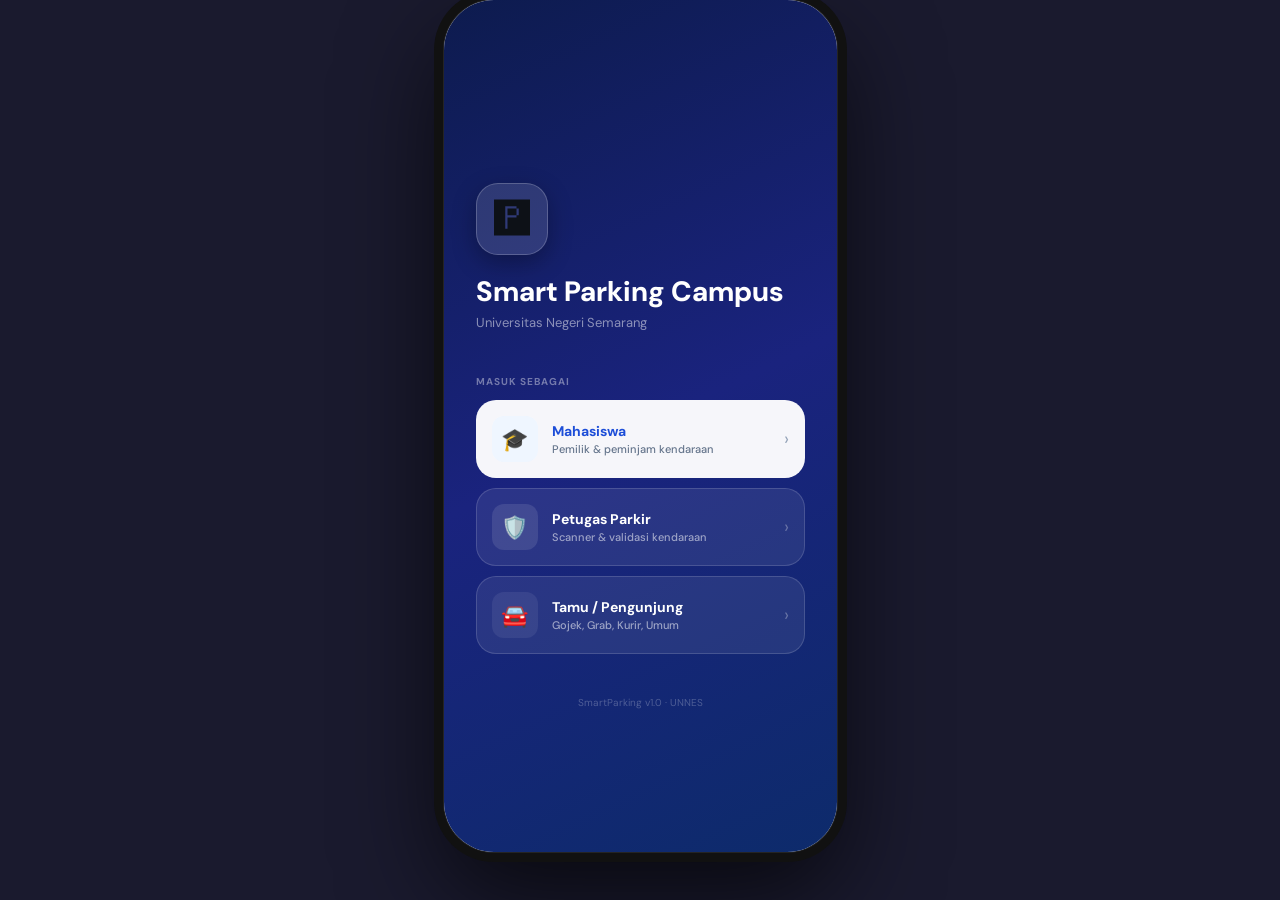
==== commit fed42cbe: "bismillah deploy 4" ====
--- a/index.html
+++ b/index.html
@@ -6,7 +6,7 @@
 <title>Smart Parking — UNNES</title>
 <link href="https://fonts.googleapis.com/css2?family=DM+Sans:ital,opsz,wght@0,9..40,300;0,9..40,400;0,9..40,500;0,9..40,600;0,9..40,700;0,9..40,800;1,9..40,400&family=DM+Mono:wght@400;500&display=swap" rel="stylesheet"/>
   
-<link rel="stylesheet" href="css/style.css">
+<link rel="stylesheet" href="style.css">
 
 </head>
 <body>
@@ -1386,6 +1386,6 @@
 </div><!-- shell -->
 </div><!-- device -->
 
-<script src="js/script.js"></script>
+<script src="script.js"></script>
 </body>
 </html>
--- a/style.css
+++ b/style.css
@@ -0,0 +1,264 @@
+:root {
+  --ink:#0D1117;--ink2:#1C2333;--ink3:#2D3748;--muted:#64748B;--subtle:#94A3B8;
+  --border:#E2E8F0;--border2:#F1F5F9;--surface:#FFFFFF;--bg:#F7F9FC;
+  --blue:#2563EB;--blue-d:#1D4ED8;--blue-l:#EFF6FF;--blue-mid:#BFDBFE;
+  --green:#16A34A;--green-l:#F0FDF4;--green-mid:#BBF7D0;
+  --red:#DC2626;--red-l:#FEF2F2;--amber:#D97706;--amber-l:#FFFBEB;
+  --purple:#7C3AED;--purple-l:#F5F3FF;--teal:#0D9488;--teal-l:#F0FDFA;
+  --r-xs:6px;--r-sm:8px;--r-md:12px;--r-lg:16px;--r-xl:20px;--r-2xl:24px;--r-3xl:32px;
+  --sh1:0 1px 3px rgba(0,0,0,.06),0 1px 2px rgba(0,0,0,.04);
+  --sh2:0 4px 16px rgba(0,0,0,.08);--sh3:0 8px 32px rgba(0,0,0,.12);
+  --font:'DM Sans',system-ui,sans-serif;--mono:'DM Mono',monospace;
+}
+*,*::before,*::after{box-sizing:border-box;margin:0;padding:0;-webkit-tap-highlight-color:transparent;}
+html,body{height:100%;background:#1a1a2e;font-family:var(--font);font-size:14px;color:var(--ink);overscroll-behavior:none;}
+button{font-family:var(--font);cursor:pointer;border:none;outline:none;}
+input,select,textarea{font-family:var(--font);outline:none;}
+input:focus,select:focus{border-color:var(--blue)!important;box-shadow:0 0 0 3px rgba(37,99,235,.12)!important;}
+a{color:inherit;text-decoration:none;}
+.device{width:393px;height:852px;margin:0 auto;position:relative;display:flex;align-items:center;justify-content:center;}
+.shell{width:393px;height:852px;background:var(--bg);border-radius:50px;overflow:hidden;position:relative;box-shadow:0 0 0 1px rgba(255,255,255,.08),0 0 0 10px #111,0 40px 100px rgba(0,0,0,.7),inset 0 1px 0 rgba(255,255,255,.15);}
+@media(max-width:430px){.device,.shell{width:100vw;height:100dvh;border-radius:0;}html,body{background:#000;}}
+.screen{position:absolute;inset:0;display:none;flex-direction:column;overflow:hidden;background:var(--bg);}
+.screen.active{display:flex;}
+.scroll-body{flex:1;overflow-y:auto;overflow-x:hidden;-webkit-overflow-scrolling:touch;padding-bottom:88px;}
+.scroll-body::-webkit-scrollbar{display:none;}
+@keyframes fadeIn{from{opacity:0}to{opacity:1}}
+@keyframes slideUp{from{opacity:0;transform:translateY(20px)}to{opacity:1;transform:translateY(0)}}
+@keyframes scaleIn{from{opacity:0;transform:scale(.92)}to{opacity:1;transform:scale(1)}}
+@keyframes pulse{0%,100%{opacity:1}50%{opacity:.35}}
+@keyframes spin{to{transform:rotate(360deg)}}
+@keyframes scanLine{0%{top:6px}100%{top:calc(100% - 8px)}}
+@keyframes checkBounce{0%{transform:scale(0)}60%{transform:scale(1.2)}100%{transform:scale(1)}}
+.screen.active>*{animation:slideUp .3s ease both;}
+.screen.active>*:nth-child(2){animation-delay:.04s;}
+.screen.active>*:nth-child(3){animation-delay:.08s;}
+.status-bar{height:52px;padding:14px 28px 0;display:flex;justify-content:space-between;align-items:center;font-size:12px;font-weight:600;flex-shrink:0;position:relative;z-index:10;}
+.status-bar.light{color:#fff;}
+.status-bar.dark{color:var(--ink);}
+.topbar{padding:6px 20px 14px;display:flex;align-items:center;gap:12px;flex-shrink:0;}
+.topbar h2{font-size:17px;font-weight:700;flex:1;}
+.topbar.on-blue{background:var(--blue);}
+.topbar.on-blue h2{color:#fff;}
+.topbar.on-dark{background:var(--ink2);}
+.topbar.on-dark h2{color:#fff;}
+.topbar.on-white h2{color:var(--ink);}
+.back-btn{width:34px;height:34px;border-radius:var(--r-sm);display:flex;align-items:center;justify-content:center;font-size:18px;transition:.15s;}
+.back-btn:active{transform:scale(.88);}
+.back-btn.light{background:rgba(255,255,255,.18);color:#fff;}
+.back-btn.dark{background:var(--border2);color:var(--ink3);box-shadow:var(--sh1);}
+.bottom-nav{height:82px;background:var(--surface);border-top:1px solid var(--border);display:flex;align-items:flex-start;padding-top:10px;position:absolute;bottom:0;left:0;right:0;z-index:50;box-shadow:0 -4px 20px rgba(0,0,0,.06);}
+.nav-item{flex:1;display:flex;flex-direction:column;align-items:center;gap:3px;cursor:pointer;border:none;background:none;padding:0;transition:.15s;}
+.nav-item:active{transform:scale(.88);}
+.nav-pill{width:46px;height:30px;border-radius:20px;display:flex;align-items:center;justify-content:center;font-size:19px;transition:.2s;}
+.nav-label{font-size:10px;font-weight:600;color:var(--subtle);letter-spacing:.01em;}
+.nav-item.active .nav-pill{background:var(--blue-l);}
+.nav-item.active .nav-label{color:var(--blue);}
+.fab{position:absolute;bottom:92px;right:20px;width:52px;height:52px;border-radius:50%;background:var(--blue);box-shadow:0 4px 20px rgba(37,99,235,.4);display:flex;align-items:center;justify-content:center;font-size:22px;z-index:60;transition:.15s;color:#fff;}
+.fab:active{transform:scale(.88);}
+.card{background:var(--surface);border-radius:var(--r-xl);border:1px solid var(--border);box-shadow:var(--sh1);}
+.card+.card{margin-top:10px;}
+.card-p{padding:16px;}
+.card-body{padding:14px 16px;}
+.badge{display:inline-flex;align-items:center;gap:4px;padding:3px 9px;border-radius:20px;font-size:11px;font-weight:600;letter-spacing:.02em;}
+.badge.green{background:var(--green-l);color:#15803D;border:1px solid var(--green-mid);}
+.badge.blue{background:var(--blue-l);color:var(--blue-d);border:1px solid var(--blue-mid);}
+.badge.amber{background:var(--amber-l);color:#92400E;border:1px solid #FDE68A;}
+.badge.red{background:var(--red-l);color:#991B1B;border:1px solid #FECACA;}
+.badge.purple{background:var(--purple-l);color:var(--purple);border:1px solid #DDD6FE;}
+.badge.gray{background:var(--border2);color:var(--muted);border:1px solid var(--border);}
+.badge.teal{background:var(--teal-l);color:var(--teal);border:1px solid #99F6E4;}
+.dot{width:7px;height:7px;border-radius:50%;display:inline-block;flex-shrink:0;}
+.dot.green{background:var(--green);}
+.dot.amber{background:var(--amber);}
+.dot.red{background:var(--red);}
+.dot.blue{background:var(--blue);}
+.dot.pulse{animation:pulse 2s infinite;}
+.btn{width:100%;padding:14px;border-radius:var(--r-lg);font-size:14px;font-weight:600;border:none;cursor:pointer;transition:.15s;letter-spacing:.01em;}
+.btn:active{transform:scale(.97);opacity:.9;}
+.btn-primary{background:var(--blue);color:#fff;box-shadow:0 4px 16px rgba(37,99,235,.3);}
+.btn-primary:hover{background:var(--blue-d);}
+.btn-green{background:var(--green);color:#fff;box-shadow:0 4px 14px rgba(22,163,74,.25);}
+.btn-red{background:var(--red);color:#fff;box-shadow:0 4px 14px rgba(220,38,38,.25);}
+.btn-outline{background:var(--surface);color:var(--blue);border:1.5px solid var(--blue);}
+.btn-ghost{background:var(--border2);color:var(--ink3);}
+.btn-sm{padding:8px 14px;font-size:12px;border-radius:var(--r-sm);width:auto;}
+.field{margin-bottom:14px;}
+.field-label{font-size:11px;font-weight:700;color:var(--muted);margin-bottom:5px;display:block;text-transform:uppercase;letter-spacing:.06em;}
+.field-input{width:100%;padding:12px 14px;border:1.5px solid var(--border);border-radius:var(--r-md);font-size:14px;font-weight:500;color:var(--ink);background:var(--surface);transition:.2s;}
+.field-input::placeholder{color:var(--subtle);}
+.field-input:focus{border-color:var(--blue);box-shadow:0 0 0 3px rgba(37,99,235,.1);}
+select.field-input{appearance:none;background-image:url("data:image/svg+xml,%3Csvg xmlns='http://www.w3.org/2000/svg' width='12' height='12' fill='%2394A3B8' viewBox='0 0 16 16'%3E%3Cpath d='M7.247 11.14L2.451 5.658C1.885 5.013 2.345 4 3.204 4h9.592a1 1 0 0 1 .753 1.659l-4.796 5.48a1 1 0 0 1-1.506 0z'/%3E%3C/svg%3E");background-repeat:no-repeat;background-position:right 14px center;}
+.info-row{display:flex;justify-content:space-between;align-items:center;padding:10px 0;border-bottom:1px solid var(--border2);}
+.info-row:last-child{border-bottom:none;}
+.ir-label{font-size:12px;color:var(--muted);font-weight:500;}
+.ir-value{font-size:13px;font-weight:600;color:var(--ink);text-align:right;max-width:60%;}
+.section-title{font-size:11px;font-weight:700;color:var(--subtle);text-transform:uppercase;letter-spacing:.08em;margin:20px 0 10px;padding:0 20px;}
+.divider{height:1px;background:var(--border2);margin:10px 0;}
+.px{padding-left:20px;padding-right:20px;}
+.row-between{display:flex;align-items:center;justify-content:space-between;}
+.row-gap{display:flex;align-items:center;gap:10px;}
+.grid2{display:grid;grid-template-columns:1fr 1fr;gap:12px;}
+.mt4{margin-top:4px}.mt8{margin-top:8px}.mt10{margin-top:10px}.mt12{margin-top:12px}.mt16{margin-top:16px}.mt20{margin-top:20px}
+.mb4{margin-bottom:4px}.mb8{margin-bottom:8px}.mb12{margin-bottom:12px}.mb16{margin-bottom:16px}
+.text-xs{font-size:11px}.text-sm{font-size:13px}.text-base{font-size:14px}.text-lg{font-size:16px}.text-xl{font-size:20px}.text-2xl{font-size:24px}
+.fw500{font-weight:500}.fw600{font-weight:600}.fw700{font-weight:700}.fw800{font-weight:800}
+.text-muted{color:var(--muted)}.text-subtle{color:var(--subtle)}
+.text-blue{color:var(--blue)}.text-green{color:var(--green)}.text-red{color:var(--red)}.text-amber{color:var(--amber)}
+.cap-bar{height:7px;background:var(--border2);border-radius:20px;overflow:hidden;margin:5px 0 3px;}
+.cap-fill{height:100%;border-radius:20px;transition:width .6s ease;}
+.cap-fill.green{background:var(--green);}
+.cap-fill.amber{background:var(--amber);}
+.cap-fill.red{background:var(--red);}
+.tab-row{display:flex;border-bottom:1.5px solid var(--border);}
+.tab-btn{flex:1;padding:10px 4px;font-size:12px;font-weight:600;text-align:center;border:none;background:none;color:var(--subtle);border-bottom:2px solid transparent;margin-bottom:-1.5px;cursor:pointer;transition:.15s;}
+.tab-btn.active{color:var(--blue);border-bottom-color:var(--blue);}
+.toast{position:absolute;bottom:96px;left:50%;transform:translateX(-50%) translateY(6px);background:var(--ink);color:#fff;padding:9px 18px;border-radius:24px;font-size:12px;font-weight:600;z-index:9999;opacity:0;transition:.25s;white-space:nowrap;pointer-events:none;box-shadow:var(--sh3);}
+.toast.show{opacity:1;transform:translateX(-50%) translateY(0);}
+.upload-box{background:var(--bg);border:2px dashed var(--border);border-radius:var(--r-lg);padding:20px;text-align:center;cursor:pointer;transition:.2s;}
+.upload-box:active{border-color:var(--blue);background:var(--blue-l);}
+.modal-backdrop{position:absolute;inset:0;background:rgba(0,0,0,.5);z-index:300;display:none;align-items:flex-end;}
+.modal-backdrop.open{display:flex;animation:fadeIn .2s ease;}
+.modal-sheet{background:var(--surface);border-radius:var(--r-3xl) var(--r-3xl) 0 0;width:100%;padding:20px;animation:slideUp .25s ease;max-height:80%;overflow-y:auto;}
+.modal-handle{width:36px;height:4px;background:var(--border);border-radius:2px;margin:0 auto 16px;}
+.hero{background:linear-gradient(135deg,var(--blue) 0%,var(--blue-d) 60%,#1a3a8f 100%);padding:52px 20px 24px;position:relative;overflow:hidden;flex-shrink:0;}
+.hero::before{content:'';position:absolute;width:240px;height:240px;border-radius:50%;background:rgba(255,255,255,.06);top:-80px;right:-60px;}
+.hero::after{content:'';position:absolute;width:140px;height:140px;border-radius:50%;background:rgba(255,255,255,.04);bottom:-40px;left:20px;}
+.hero-content{position:relative;z-index:1;}
+.hero-dark{background:linear-gradient(135deg,#0F172A 0%,#1E293B 100%);}
+.hero-teal{background:linear-gradient(135deg,#0D9488 0%,#0F766E 100%);}
+.qa-grid{display:grid;grid-template-columns:repeat(3,1fr);gap:8px;}
+.qa-item{background:var(--surface);border-radius:var(--r-xl);padding:14px 8px;display:flex;flex-direction:column;align-items:center;gap:7px;cursor:pointer;border:1px solid var(--border);box-shadow:var(--sh1);transition:.15s;}
+.qa-item:active{transform:scale(.92);border-color:var(--blue);}
+.qa-icon{width:42px;height:42px;border-radius:var(--r-md);display:flex;align-items:center;justify-content:center;font-size:21px;}
+.qa-label{font-size:10px;font-weight:700;color:var(--ink3);text-align:center;line-height:1.3;}
+.notif-item{display:flex;gap:12px;padding:13px 0;border-bottom:1px solid var(--border2);}
+.notif-item:last-child{border-bottom:none;}
+.notif-icon{width:38px;height:38px;border-radius:var(--r-sm);display:flex;align-items:center;justify-content:center;font-size:17px;flex-shrink:0;}
+.notif-unread{position:relative;}
+.notif-unread::after{content:'';position:absolute;top:13px;right:0;width:7px;height:7px;background:var(--blue);border-radius:50%;border:2px solid var(--surface);}
+.veh-card{background:var(--surface);border-radius:var(--r-xl);padding:14px;display:flex;align-items:center;gap:12px;border:1px solid var(--border);box-shadow:var(--sh1);cursor:pointer;transition:.15s;}
+.veh-card+.veh-card{margin-top:8px;}
+.veh-card:active{border-color:var(--blue);transform:scale(.98);}
+.veh-icon{width:50px;height:50px;border-radius:var(--r-lg);display:flex;align-items:center;justify-content:center;font-size:26px;flex-shrink:0;}
+.veh-plate{font-family:var(--mono);font-size:15px;font-weight:500;color:var(--ink);letter-spacing:.04em;}
+.veh-sub{font-size:11px;color:var(--subtle);margin-top:2px;font-weight:500;}
+.qr-card{background:var(--surface);border-radius:var(--r-2xl);padding:22px;text-align:center;border:1px solid var(--border);box-shadow:var(--sh2);}
+.qr-frame{display:inline-block;padding:14px;background:#fff;border-radius:var(--r-lg);border:1.5px solid var(--border);box-shadow:var(--sh1);}
+.qr-badge{display:inline-flex;align-items:center;gap:7px;background:var(--blue-l);padding:6px 14px;border-radius:20px;font-size:11px;font-weight:600;color:var(--blue-d);margin-top:12px;border:1px solid var(--blue-mid);}
+.scan-area{flex:1;background:#0A0A0A;display:flex;align-items:center;justify-content:center;position:relative;}
+.scan-frame-box{width:230px;height:230px;position:relative;z-index:2;}
+.scan-corner{position:absolute;width:36px;height:36px;}
+.sc-tl{top:0;left:0;border-top:3px solid #38BDF8;border-left:3px solid #38BDF8;border-radius:10px 0 0 0;}
+.sc-tr{top:0;right:0;border-top:3px solid #38BDF8;border-right:3px solid #38BDF8;border-radius:0 10px 0 0;}
+.sc-bl{bottom:0;left:0;border-bottom:3px solid #38BDF8;border-left:3px solid #38BDF8;border-radius:0 0 0 10px;}
+.sc-br{bottom:0;right:0;border-bottom:3px solid #38BDF8;border-right:3px solid #38BDF8;border-radius:0 0 10px 0;}
+.scan-laser{position:absolute;left:4px;right:4px;height:2px;background:linear-gradient(90deg,transparent,#38BDF8,transparent);animation:scanLine 2s linear infinite;top:4px;box-shadow:0 0 10px #38BDF8;}
+.scan-vignette{position:absolute;inset:0;background:rgba(0,0,0,.55);pointer-events:none;}
+.success-wrap{flex:1;display:flex;flex-direction:column;align-items:center;justify-content:center;padding:28px 24px;gap:10px;text-align:center;}
+.success-circle{width:84px;height:84px;border-radius:50%;display:flex;align-items:center;justify-content:center;font-size:40px;margin-bottom:6px;animation:checkBounce .5s ease .1s both;}
+.park-status{border-radius:var(--r-xl);padding:15px;display:flex;gap:12px;align-items:center;}
+.park-status.active{background:var(--green-l);border:1.5px solid var(--green-mid);}
+.park-status.inactive{background:var(--border2);border:1.5px solid var(--border);}
+.park-status.borrowed{background:var(--purple-l);border:1.5px solid #DDD6FE;}
+.park-status.pending{background:var(--amber-l);border:1.5px solid #FDE68A;}
+.alert-card{background:var(--red-l);border:1.5px solid #FECACA;border-radius:var(--r-xl);padding:14px;margin-bottom:10px;}
+.alert-title{font-size:13px;font-weight:700;color:#991B1B;margin-bottom:4px;}
+.alert-desc{font-size:12px;color:#B91C1C;line-height:1.5;}
+.info-card{border-radius:var(--r-lg);padding:12px 14px;font-size:12px;font-weight:500;line-height:1.5;}
+.info-card.blue{background:var(--blue-l);color:var(--blue-d);border:1px solid var(--blue-mid);}
+.info-card.green{background:var(--green-l);color:#15803D;border:1px solid var(--green-mid);}
+.info-card.amber{background:var(--amber-l);color:#92400E;border:1px solid #FDE68A;}
+.info-card.purple{background:var(--purple-l);color:var(--purple);border:1px solid #DDD6FE;}
+.heatmap-grid{display:grid;grid-template-columns:repeat(3,1fr);gap:8px;}
+.hm-zone{border-radius:var(--r-lg);padding:12px 8px;text-align:center;}
+.hm-zone.sepi{background:var(--green-l);border:1.5px solid var(--green-mid);}
+.hm-zone.sedang{background:var(--amber-l);border:1.5px solid #FDE68A;}
+.hm-zone.padat{background:var(--red-l);border:1.5px solid #FECACA;}
+.hm-name{font-size:13px;font-weight:700;}
+.hm-zone.sepi .hm-name{color:#15803D;}
+.hm-zone.sedang .hm-name{color:#92400E;}
+.hm-zone.padat .hm-name{color:#991B1B;}
+.hm-sub{font-size:10px;font-weight:600;margin-top:2px;}
+.hm-zone.sepi .hm-sub{color:var(--green);}
+.hm-zone.sedang .hm-sub{color:var(--amber);}
+.hm-zone.padat .hm-sub{color:var(--red);}
+.google-btn{width:100%;padding:13px 16px;border:1.5px solid var(--border);border-radius:var(--r-lg);background:var(--surface);display:flex;align-items:center;gap:12px;cursor:pointer;font-size:14px;font-weight:600;color:var(--ink);box-shadow:var(--sh1);transition:.15s;}
+.google-btn:active{transform:scale(.97);box-shadow:none;}
+.google-icon{width:20px;height:20px;flex-shrink:0;}
+.stat-grid{display:grid;grid-template-columns:1fr 1fr;gap:10px;padding:0 20px;}
+.stat-item{background:var(--surface);border-radius:var(--r-xl);padding:14px 16px;border:1px solid var(--border);box-shadow:var(--sh1);}
+.stat-val{font-size:26px;font-weight:800;line-height:1;}
+.stat-label{font-size:10px;font-weight:600;color:var(--subtle);margin-top:5px;text-transform:uppercase;letter-spacing:.05em;}
+.guest-pass{background:linear-gradient(135deg,var(--teal) 0%,#0F766E 100%);border-radius:var(--r-2xl);padding:20px;color:#fff;position:relative;overflow:hidden;}
+.gp-orb{position:absolute;border-radius:50%;background:rgba(255,255,255,.07);}
+.gp-orb1{width:120px;height:120px;top:-30px;right:-20px;}
+.gp-orb2{width:80px;height:80px;bottom:-20px;left:20px;}
+.gp-inner{position:relative;z-index:1;}
+.gp-qr-box{width:84px;height:84px;background:#fff;border-radius:var(--r-md);padding:7px;}
+.spinner{width:20px;height:20px;border:2px solid rgba(255,255,255,.3);border-top-color:#fff;border-radius:50%;animation:spin .7s linear infinite;display:inline-block;}
+.spinner-blue{border-color:var(--blue-mid);border-top-color:var(--blue);}
+.avatar{width:50px;height:50px;border-radius:50%;display:flex;align-items:center;justify-content:center;font-size:22px;font-weight:700;flex-shrink:0;}
+/* SPLASH */
+#s-splash{background:linear-gradient(155deg,#0D1B4E 0%,#1a237e 50%,#0D2B6B 100%);display:flex;flex-direction:column;padding:0;}
+.splash-top{flex:1;display:flex;flex-direction:column;justify-content:center;padding:80px 32px 40px;}
+.splash-logo{width:72px;height:72px;background:rgba(255,255,255,.12);border-radius:22px;display:flex;align-items:center;justify-content:center;font-size:36px;margin-bottom:20px;border:1px solid rgba(255,255,255,.2);box-shadow:0 8px 24px rgba(0,0,0,.3);}
+.splash-role-card{background:rgba(255,255,255,.08);border:1px solid rgba(255,255,255,.15);border-radius:var(--r-xl);padding:15px;cursor:pointer;transition:.2s;display:flex;align-items:center;gap:14px;margin-bottom:10px;}
+.splash-role-card:active{transform:scale(.96);background:rgba(255,255,255,.14);}
+.splash-role-card.primary{background:rgba(255,255,255,.96);border-color:transparent;}
+.splash-role-card.primary .sr-name{color:var(--blue-d);}
+.splash-role-card.primary .sr-desc{color:var(--muted);}
+.sr-icon{width:46px;height:46px;border-radius:var(--r-md);display:flex;align-items:center;justify-content:center;font-size:22px;flex-shrink:0;}
+.sr-name{font-size:14px;font-weight:700;color:#fff;}
+.sr-desc{font-size:11px;font-weight:500;color:rgba(255,255,255,.55);margin-top:2px;}
+.sr-arrow{font-size:18px;color:rgba(255,255,255,.3);margin-left:auto;}
+.splash-role-card.primary .sr-arrow{color:#CBD5E1;}
+/* LOGIN */
+#s-login{background:var(--surface);}
+.login-top{background:var(--blue);padding:52px 28px 32px;position:relative;overflow:hidden;}
+.login-top::before{content:'';position:absolute;width:200px;height:200px;border-radius:50%;background:rgba(255,255,255,.07);top:-60px;right:-50px;}
+.login-top::after{content:'';position:absolute;width:100px;height:100px;border-radius:50%;background:rgba(255,255,255,.05);bottom:-20px;left:40px;}
+.login-body{padding:28px 24px;}
+.unnes-logo{display:flex;align-items:center;gap:10px;background:var(--border2);border-radius:var(--r-xl);padding:14px 16px;margin-bottom:20px;border:1px solid var(--border);}
+/* MAHASISWA HERO */
+.mhs-hero-greeting{font-size:11px;font-weight:700;color:rgba(255,255,255,.55);letter-spacing:.08em;text-transform:uppercase;margin-bottom:5px;}
+.mhs-hero-name{font-size:21px;font-weight:800;color:#fff;}
+.mhs-hero-sub{font-size:12px;color:rgba(255,255,255,.6);margin-top:2px;}
+.mhs-stat-row{display:flex;gap:6px;margin-top:14px;}
+.mhs-stat-pill{background:rgba(255,255,255,.12);border-radius:var(--r-md);padding:9px 12px;text-align:center;flex:1;border:1px solid rgba(255,255,255,.1);}
+.mhs-stat-num{font-size:20px;font-weight:800;color:#fff;line-height:1;}
+.mhs-stat-lbl{font-size:9px;color:rgba(255,255,255,.5);font-weight:600;text-transform:uppercase;margin-top:3px;letter-spacing:.04em;}
+/* SCAN CONTROLS */
+.scan-controls{background:#0F172A;padding:12px 16px 16px;}
+.scan-ctrl-grid{display:grid;grid-template-columns:repeat(4,1fr);gap:8px;}
+.scan-ctrl-btn{background:rgba(255,255,255,.07);border:1px solid rgba(255,255,255,.1);border-radius:var(--r-lg);padding:11px 6px;display:flex;flex-direction:column;align-items:center;gap:4px;cursor:pointer;transition:.15s;color:#fff;font-size:9px;font-weight:600;letter-spacing:.03em;}
+.scan-ctrl-btn:active{background:rgba(255,255,255,.15);}
+.scb-icon{font-size:19px;}
+.scan-ctrl-btn.valid-btn{border-color:rgba(56,189,248,.5);color:#38BDF8;}
+.scan-ctrl-btn.invalid-btn{border-color:rgba(220,38,38,.4);color:#FCA5A5;}
+/* VALIDATION HEADER */
+.val-header{padding:52px 20px 20px;position:relative;overflow:hidden;}
+.val-header.success{background:var(--green);}
+.val-header.danger{background:var(--red);}
+.val-header.purple{background:var(--purple);}
+.val-header .user-row{display:flex;gap:14px;align-items:center;}
+.val-avatar{width:58px;height:58px;border-radius:50%;background:rgba(255,255,255,.2);display:flex;align-items:center;justify-content:center;font-size:26px;border:2px solid rgba(255,255,255,.3);flex-shrink:0;font-weight:800;color:#fff;}
+/* PETUGAS STAT */
+.ptgs-stat-item{flex:1;background:rgba(255,255,255,.09);border-radius:var(--r-md);padding:10px 8px;text-align:center;border:1px solid rgba(255,255,255,.08);}
+.ptgs-stat-num{font-size:20px;font-weight:800;color:#fff;line-height:1;}
+.ptgs-stat-lbl{font-size:9px;color:rgba(255,255,255,.45);font-weight:600;text-transform:uppercase;margin-top:3px;}
+.ptgs-stat-item.alert-item{background:rgba(220,38,38,.2);border-color:rgba(220,38,38,.3);}
+.ptgs-stat-item.alert-item .ptgs-stat-num{color:#FCA5A5;}
+.ptgs-stat-item.alert-item .ptgs-stat-lbl{color:#FCA5A5;}
+/* PROFILE MENU ITEM */
+.profile-menu-item{display:flex;align-items:center;justify-content:space-between;padding:14px 16px;border-bottom:1px solid var(--border2);cursor:pointer;transition:.15s;}
+.profile-menu-item:last-child{border-bottom:none;}
+.profile-menu-item:active{background:var(--border2);}
+/* TAMU CATEGORY CHIP */
+.tamu-chip{padding:6px 14px;border-radius:20px;font-size:11px;font-weight:700;cursor:pointer;transition:.15s;border:1px solid rgba(255,255,255,.2);color:rgba(255,255,255,.7);background:rgba(255,255,255,.1);}
+.tamu-chip.active{background:rgba(255,255,255,.92);color:#0F766E;border-color:transparent;}
+.tamu-chip:active{transform:scale(.95);}
+/* UPLOAD PREVIEW */
+.upload-preview{border-radius:var(--r-lg);overflow:hidden;position:relative;background:var(--border2);border:1px solid var(--border);margin-bottom:14px;}
+.upload-preview img{width:100%;height:100px;object-fit:cover;display:block;}
+.upload-preview-overlay{position:absolute;inset:0;background:rgba(0,0,0,.4);display:flex;align-items:center;justify-content:center;font-size:28px;}
